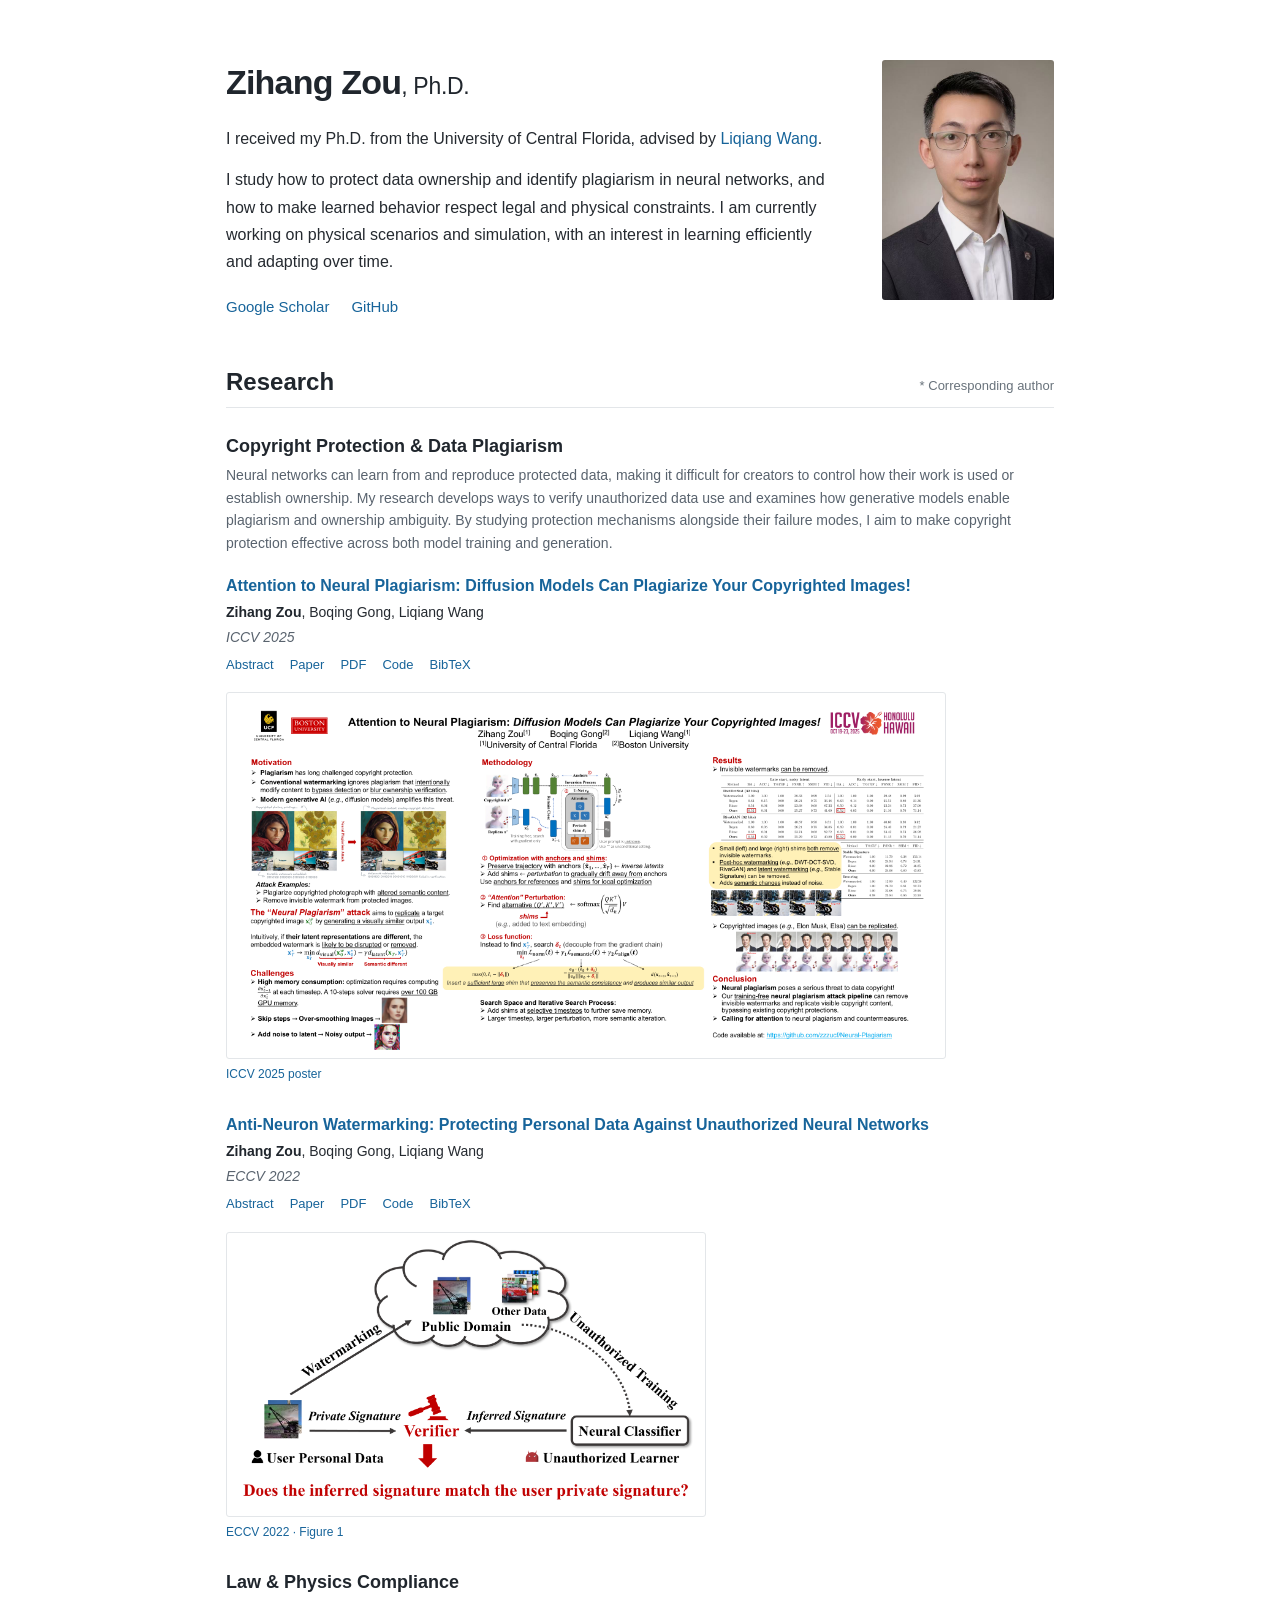
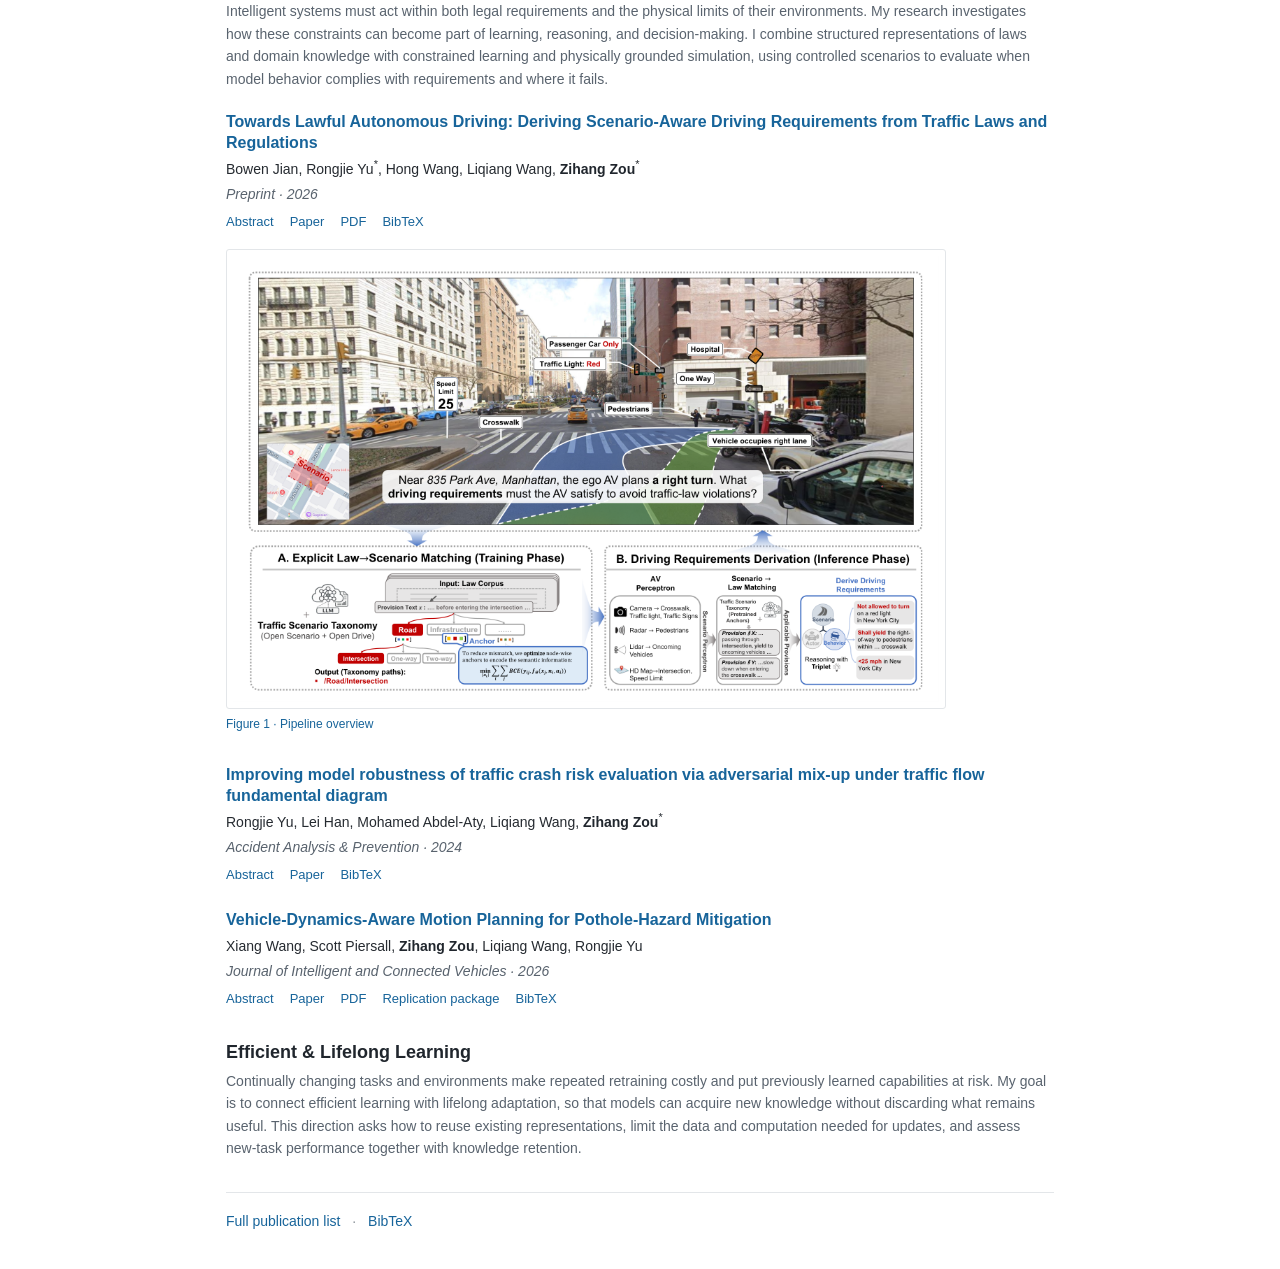
==== index.html @ 1dfc4ada "Add complete publication and citation record for physical simulation research" ====
<!doctype html>
<html lang="en">
<head>
<meta charset="utf-8">
<meta name="viewport" content="width=device-width, initial-scale=1">
<title>Zihang Zou, Ph.D. | Copyright Protection, Data Plagiarism &amp; Neural Networks</title>
<meta name="description" content="Zihang Zou studies copyright protection and data plagiarism, law and physics compliance, and efficient and lifelong learning.">
<meta name="author" content="Zihang Zou">
<meta name="robots" content="index, follow">
<link rel="canonical" href="https://zihangzou.github.io/">
<meta property="og:type" content="website">
<meta property="og:title" content="Zihang Zou, Ph.D. | Copyright Protection, Data Plagiarism &amp; Neural Networks">
<meta property="og:description" content="Zihang Zou studies copyright protection and data plagiarism, law and physics compliance, and efficient and lifelong learning.">
<meta property="og:url" content="https://zihangzou.github.io/">
<meta property="og:site_name" content="Zihang Zou">
<meta name="twitter:card" content="summary">
<meta name="theme-color" content="#ffffff">
<meta property="og:image" content="https://zihangzou.github.io/assets/profile-photo.jpg">
<link rel="icon" href="/favicon.svg" type="image/svg+xml">
<link rel="stylesheet" href="/assets/style.css">
<link rel="alternate" type="application/json" href="/publications.json" title="Selected publication metadata">
<link rel="alternate" type="application/json" href="/research.json" title="Research themes and publication relationships">
<link rel="alternate" type="application/json" href="/research-focus.json" title="Current and future research focus">

<script type="application/ld+json">{"@context": "https://schema.org", "@graph": [{"@type": "Person", "@id": "https://zihangzou.github.io/#person", "name": "Zihang Zou", "honorificSuffix": "Ph.D.", "url": "https://zihangzou.github.io/", "image": "https://zihangzou.github.io/assets/profile-photo.jpg", "sameAs": ["https://scholar.google.com/citations?user=GLuGAK0AAAAJ&hl=en", "https://github.com/zzzucf"], "knowsAbout": [{"@type": "Thing", "name": "Copyright Protection & Data Plagiarism", "description": "Neural networks can learn from and reproduce protected data, making it difficult for creators to control how their work is used or establish ownership. My research develops ways to verify unauthorized data use and examines how generative models enable plagiarism and ownership ambiguity. By studying protection mechanisms alongside their failure modes, I aim to make copyright protection effective across both model training and generation.", "url": "https://zihangzou.github.io/#copyright-protection-and-data-plagiarism"}, {"@type": "Thing", "name": "Law & Physics Compliance", "description": "Intelligent systems must act within both legal requirements and the physical limits of their environments. My research investigates how these constraints can become part of learning, reasoning, and decision-making. I combine structured representations of laws and domain knowledge with constrained learning and physically grounded simulation, using controlled scenarios to evaluate when model behavior complies with requirements and where it fails.", "url": "https://zihangzou.github.io/#law-and-physics-compliance"}, {"@type": "Thing", "name": "Efficient & Lifelong Learning", "description": "Continually changing tasks and environments make repeated retraining costly and put previously learned capabilities at risk. My goal is to connect efficient learning with lifelong adaptation, so that models can acquire new knowledge without discarding what remains useful. This direction asks how to reuse existing representations, limit the data and computation needed for updates, and assess new-task performance together with knowledge retention.", "url": "https://zihangzou.github.io/#efficient-and-lifelong-learning"}]}, {"@type": "ProfilePage", "@id": "https://zihangzou.github.io/#profile", "url": "https://zihangzou.github.io/", "name": "Zihang Zou, Ph.D.", "mainEntity": {"@id": "https://zihangzou.github.io/#person"}}, {"@type": "ItemList", "@id": "https://zihangzou.github.io/#copyright-protection-and-data-plagiarism", "name": "Copyright Protection & Data Plagiarism", "description": "Neural networks can learn from and reproduce protected data, making it difficult for creators to control how their work is used or establish ownership. My research develops ways to verify unauthorized data use and examines how generative models enable plagiarism and ownership ambiguity. By studying protection mechanisms alongside their failure modes, I aim to make copyright protection effective across both model training and generation.", "itemListElement": [{"@type": "ListItem", "position": 1, "url": "https://zihangzou.github.io/papers/neural-plagiarism/", "name": "Attention to Neural Plagiarism: Diffusion Models Can Plagiarize Your Copyrighted Images!"}, {"@type": "ListItem", "position": 2, "url": "https://zihangzou.github.io/papers/anti-neuron-watermarking/", "name": "Anti-Neuron Watermarking: Protecting Personal Data Against Unauthorized Neural Networks"}]}, {"@type": "ItemList", "@id": "https://zihangzou.github.io/#law-and-physics-compliance", "name": "Law & Physics Compliance", "description": "Intelligent systems must act within both legal requirements and the physical limits of their environments. My research investigates how these constraints can become part of learning, reasoning, and decision-making. I combine structured representations of laws and domain knowledge with constrained learning and physically grounded simulation, using controlled scenarios to evaluate when model behavior complies with requirements and where it fails.", "itemListElement": [{"@type": "ListItem", "position": 1, "url": "https://zihangzou.github.io/papers/lawful-autonomous-driving/", "name": "Towards Lawful Autonomous Driving: Deriving Scenario-Aware Driving Requirements from Traffic Laws and Regulations"}, {"@type": "ListItem", "position": 2, "url": "https://zihangzou.github.io/papers/adversarial-mixup/", "name": "Improving model robustness of traffic crash risk evaluation via adversarial mix-up under traffic flow fundamental diagram"}, {"@type": "ListItem", "position": 3, "url": "https://zihangzou.github.io/papers/vehicle-dynamics-pothole-mitigation/", "name": "Vehicle-Dynamics-Aware Motion Planning for Pothole-Hazard Mitigation"}]}]}</script>
</head>
<body>
<a class="skip-link" href="#main">Skip to content</a>
<div class="site-shell">
<main id="main"><section class="profile" aria-labelledby="name"><div class="profile-copy"><h1 id="name">Zihang Zou<span class="degree">, Ph.D.</span></h1><p class="bio">I received my Ph.D. from the University of Central Florida, advised by <a href="https://www.cs.ucf.edu/~lwang/">Liqiang Wang</a>.</p><p>I study how to protect data ownership and identify plagiarism in neural networks, and how to make learned behavior respect legal and physical constraints. I am currently working on physical scenarios and simulation, with an interest in learning efficiently and adapting over time.</p><nav class="contact-links" aria-label="Profiles"><a href="https://scholar.google.com/citations?user=GLuGAK0AAAAJ&amp;hl=en">Google Scholar</a><a href="https://github.com/zzzucf">GitHub</a></nav></div><figure class="profile-portrait"><img src="/assets/profile-photo.jpg" alt="Zihang Zou" width="678" height="946" fetchpriority="high" decoding="async"></figure></section>
<section id="research" aria-labelledby="publications"><div class="section-heading"><h2 id="publications">Research</h2><p class="author-legend">* Corresponding author</p></div><section class="research-theme" id="copyright-protection-and-data-plagiarism" aria-labelledby="copyright-protection-and-data-plagiarism-heading"><h3 id="copyright-protection-and-data-plagiarism-heading">Copyright Protection &amp; Data Plagiarism</h3><p class="theme-description">Neural networks can learn from and reproduce protected data, making it difficult for creators to control how their work is used or establish ownership. My research develops ways to verify unauthorized data use and examines how generative models enable plagiarism and ownership ambiguity. By studying protection mechanisms alongside their failure modes, I aim to make copyright protection effective across both model training and generation.</p><article class="paper-row paper-illustrated"><div class="paper-copy"><h4><a href="/papers/neural-plagiarism/">Attention to Neural Plagiarism: Diffusion Models Can Plagiarize Your Copyrighted Images!</a></h4><p class="authors"><strong>Zihang Zou</strong>, Boqing Gong, Liqiang Wang</p><p class="venue">ICCV 2025</p><div class="resource-links"><a href="/papers/neural-plagiarism/">Abstract</a><a href="https://openaccess.thecvf.com/content/ICCV2025/html/Zou_Attention_to_Neural_Plagiarism_Diffusion_Models_Can_Plagiarize_Your_Copyrighted_ICCV_2025_paper.html">Paper</a><a href="https://openaccess.thecvf.com/content/ICCV2025/papers/Zou_Attention_to_Neural_Plagiarism_Diffusion_Models_Can_Plagiarize_Your_Copyrighted_ICCV_2025_paper.pdf">PDF</a><a href="https://github.com/zzzucf/Neural-Plagiarism">Code</a><a href="/papers/neural-plagiarism/citation.bib">BibTeX</a></div></div><figure class="paper-visual"><a href="/assets/neural-plagiarism-iccv2025-poster.png" aria-label="View full-size ICCV 2025 poster"><img src="/assets/neural-plagiarism-iccv2025-poster.png" alt="ICCV 2025 poster: Attention to Neural Plagiarism" width="4608" height="2304" loading="lazy" decoding="async"></a><figcaption><a href="/assets/neural-plagiarism-iccv2025-poster.png">ICCV 2025 poster</a></figcaption></figure></article><article class="paper-row paper-illustrated"><div class="paper-copy"><h4><a href="/papers/anti-neuron-watermarking/">Anti-Neuron Watermarking: Protecting Personal Data Against Unauthorized Neural Networks</a></h4><p class="authors"><strong>Zihang Zou</strong>, Boqing Gong, Liqiang Wang</p><p class="venue">ECCV 2022</p><div class="resource-links"><a href="/papers/anti-neuron-watermarking/">Abstract</a><a href="https://doi.org/10.1007/978-3-031-19778-9_26">Paper</a><a href="https://www.ecva.net/papers/eccv_2022/papers_ECCV/papers/136730449.pdf">PDF</a><a href="https://github.com/zzzucf/anti-neuron-watermarking">Code</a><a href="/papers/anti-neuron-watermarking/citation.bib">BibTeX</a></div></div><figure class="paper-visual"><a href="/assets/anti-neuron-watermarking-figure1.png" aria-label="View full-size ECCV 2022 · Figure 1"><img src="/assets/anti-neuron-watermarking-figure1.png" alt="Anti-Neuron Watermarking: personal image protection against unauthorized neural learners" width="3015" height="1755" loading="lazy" decoding="async"></a><figcaption><a href="/assets/anti-neuron-watermarking-figure1.png">ECCV 2022 · Figure 1</a></figcaption></figure></article></section><section class="research-theme" id="law-and-physics-compliance" aria-labelledby="law-and-physics-compliance-heading"><h3 id="law-and-physics-compliance-heading">Law &amp; Physics Compliance</h3><p class="theme-description">Intelligent systems must act within both legal requirements and the physical limits of their environments. My research investigates how these constraints can become part of learning, reasoning, and decision-making. I combine structured representations of laws and domain knowledge with constrained learning and physically grounded simulation, using controlled scenarios to evaluate when model behavior complies with requirements and where it fails.</p><article class="paper-row paper-illustrated"><div class="paper-copy"><h4><a href="/papers/lawful-autonomous-driving/">Towards Lawful Autonomous Driving: Deriving Scenario-Aware Driving Requirements from Traffic Laws and Regulations</a></h4><p class="authors">Bowen Jian, Rongjie Yu<sup>*</sup>, Hong Wang, Liqiang Wang, <strong>Zihang Zou</strong><sup>*</sup></p><p class="venue">Preprint · 2026</p><div class="resource-links"><a href="/papers/lawful-autonomous-driving/">Abstract</a><a href="https://arxiv.org/abs/2604.24562">Paper</a><a href="https://arxiv.org/pdf/2604.24562">PDF</a><a href="/papers/lawful-autonomous-driving/citation.bib">BibTeX</a></div></div><figure class="paper-visual"><a href="/assets/lawful-autonomous-driving-overview.png" aria-label="View full-size Figure 1 · Pipeline overview"><img src="/assets/lawful-autonomous-driving-overview.png" alt="Overview of the pipeline to derive driving requirements from traffic scenarios and laws" width="2020" height="1276" loading="lazy" decoding="async"></a><figcaption><a href="/assets/lawful-autonomous-driving-overview.png">Figure 1 · Pipeline overview</a></figcaption></figure></article><article class="paper-row"><div class="paper-copy"><h4><a href="/papers/adversarial-mixup/">Improving model robustness of traffic crash risk evaluation via adversarial mix-up under traffic flow fundamental diagram</a></h4><p class="authors">Rongjie Yu, Lei Han, Mohamed Abdel-Aty, Liqiang Wang, <strong>Zihang Zou</strong><sup>*</sup></p><p class="venue">Accident Analysis &amp; Prevention · 2024</p><div class="resource-links"><a href="/papers/adversarial-mixup/">Abstract</a><a href="https://doi.org/10.1016/j.aap.2023.107360">Paper</a><a href="/papers/adversarial-mixup/citation.bib">BibTeX</a></div></div></article><article class="paper-row"><div class="paper-copy"><h4><a href="/papers/vehicle-dynamics-pothole-mitigation/">Vehicle-Dynamics-Aware Motion Planning for Pothole-Hazard Mitigation</a></h4><p class="authors">Xiang Wang, Scott Piersall, <strong>Zihang Zou</strong>, Liqiang Wang, Rongjie Yu</p><p class="venue">Journal of Intelligent and Connected Vehicles · 2026</p><div class="resource-links"><a href="/papers/vehicle-dynamics-pothole-mitigation/">Abstract</a><a href="https://www.sciopen.com/article/10.26599/JICV.2026.9210098">Paper</a><a href="https://www.sciopen.com/local/article_pdf/10.26599/JICV.2026.9210098.pdf">PDF</a><a href="https://doi.org/10.26599/ETSD.2026.9190083">Replication package</a><a href="/papers/vehicle-dynamics-pothole-mitigation/citation.bib">BibTeX</a></div></div></article></section><section class="research-theme" id="efficient-and-lifelong-learning" aria-labelledby="efficient-and-lifelong-learning-heading"><h3 id="efficient-and-lifelong-learning-heading">Efficient &amp; Lifelong Learning</h3><p class="theme-description">Continually changing tasks and environments make repeated retraining costly and put previously learned capabilities at risk. My goal is to connect efficient learning with lifelong adaptation, so that models can acquire new knowledge without discarding what remains useful. This direction asks how to reuse existing representations, limit the data and computation needed for updates, and assess new-task performance together with knowledge retention.</p></section><p class="complete-list"><a href="https://scholar.google.com/citations?user=GLuGAK0AAAAJ&amp;hl=en">Full publication list</a><span aria-hidden="true"> · </span><a href="/publications.bib">BibTeX</a></p></section></main>

</div>
</body>
</html>
---- assets/style.css ----
*{box-sizing:border-box}html{scroll-behavior:smooth}body{margin:0;background:#fff;color:#252a30;font:16px/1.65 -apple-system,BlinkMacSystemFont,"Segoe UI",Arial,sans-serif;-webkit-font-smoothing:antialiased}a{color:#17649a;text-decoration:none;text-underline-offset:3px}a:hover{text-decoration:underline}a:focus-visible{outline:2px solid #17649a;outline-offset:4px}p{margin:0 0 14px}h1,h2,h3,h4{color:#20262d;line-height:1.3}h1{font-size:34px;font-weight:600;letter-spacing:-.8px;margin:0 0 21px}h2{font-size:24px;font-weight:600;margin:0}h3{font-size:18px;font-weight:600;margin:0 0 6px}h4{font-size:16px;font-weight:600;margin:0 0 4px}strong{font-weight:600}.site-shell{max-width:900px;padding:60px 36px 36px;margin:auto}.profile{display:grid;grid-template-columns:minmax(0,1fr) 172px;gap:48px;align-items:start;margin-bottom:46px}.degree{font-size:23px;font-weight:400;letter-spacing:-.3px;white-space:nowrap}.profile-copy p{line-height:1.7}.profile-portrait{margin:0}.profile-portrait img{display:block;width:100%;height:auto;border-radius:3px}.contact-links{display:flex;flex-wrap:wrap;gap:9px 22px;margin-top:20px;font-size:15px}.section-heading{display:flex;align-items:baseline;justify-content:space-between;gap:16px;border-bottom:1px solid #e3e6e9;padding-bottom:10px;margin-bottom:27px}.author-legend{font-size:13px;color:#68727b;margin:0}.research-theme{margin-bottom:30px;scroll-margin-top:24px}.theme-description{font-size:14px;color:#59636e;line-height:1.6;margin:0 0 22px}.paper-row{margin:0 0 24px}.paper-row:last-child{margin-bottom:0}.authors{font-size:14px;line-height:1.65;margin:0 0 2px}.authors strong{color:#20262d}.authors sup{font-size:11px;line-height:0}.venue{font-size:14px;font-style:italic;margin:0 0 4px;color:#59636e}.resource-links{display:flex;gap:6px 16px;flex-wrap:wrap;font-size:13px;line-height:1.8}.complete-list{border-top:1px solid #e3e6e9;padding-top:17px;font-size:14px;margin:32px 0 0}.complete-list span{padding:0 8px;color:#8b9299}.skip-link{position:absolute;left:12px;top:-60px;background:#fff;padding:8px;z-index:2}.skip-link:focus{top:8px}.back-link{font-size:14px;display:inline-block;margin-bottom:28px}.paper-heading{margin-bottom:30px}.paper-heading h1{font-size:29px;letter-spacing:-.5px;margin-bottom:18px}.paper-heading .authors{font-size:15px}.paper-heading .author-legend{margin:10px 0}.paper-heading .resource-links{font-size:14px;margin-top:12px}.abstract-section h2,.citation-heading h2{font-size:21px;margin-bottom:12px}.full-abstract{line-height:1.8}.source-note{font-size:13px;color:#68727b}.identifiers{font-size:14px;overflow-wrap:anywhere;margin:24px 0}.identifiers>div{display:flex;gap:16px;margin-bottom:6px}.identifiers dt{font-weight:600;min-width:42px}.identifiers dd{margin:0}.citation-section{margin-top:30px}.citation-heading{display:flex;align-items:baseline;gap:20px;justify-content:space-between}.citation-heading>a{font-size:13px}pre{background:#f5f7f9;border:1px solid #e5e9ed;border-radius:3px;padding:18px;overflow-x:auto;font-size:12px;line-height:1.7;white-space:pre-wrap;overflow-wrap:anywhere;margin:0}code{font-family:Consolas,"SFMono-Regular",monospace}.not-found{padding:50px 0}@media(max-width:640px){.site-shell{padding:30px 22px}.profile{grid-template-columns:minmax(0,1fr) 112px;gap:22px;margin-bottom:34px}h1{font-size:29px;margin-bottom:16px}.degree{display:block;font-size:18px;margin-top:3px}.profile-copy p{font-size:15px}.contact-links{gap:8px 16px;font-size:14px}.section-heading{margin-bottom:23px}.paper-heading h1{font-size:25px}}@media(max-width:440px){.profile{grid-template-columns:1fr;gap:24px}.profile-portrait{grid-row:1;width:112px}.degree{display:inline;font-size:20px}.section-heading{align-items:flex-start;flex-direction:column;gap:7px}.site-shell{padding:26px 20px}h1{font-size:29px}.citation-heading{flex-wrap:wrap;gap:0 20px}}@media(prefers-reduced-motion:reduce){html{scroll-behavior:auto}}@media print{.site-shell{max-width:none;padding:0}.skip-link,.contact-links,.back-link{display:none}body{font-size:11pt}.paper-row{break-inside:avoid}.profile{grid-template-columns:1fr 120px}a{color:inherit}}

.paper-illustrated{display:block;margin-bottom:32px}.paper-visual{margin:16px 0 0;width:100%;max-width:720px;background:#fff}.paper-visual img{display:block;width:100%;height:auto}.paper-visual>a{display:block;border:1px solid #e3e6e9;border-radius:3px;padding:6px}.paper-visual figcaption{font-size:12px;line-height:1.5;margin-top:6px;color:#68727b}.paper-copy{min-width:0}

.paper-visual:has(img[src="/assets/anti-neuron-watermarking-figure1.png"]){max-width:480px}
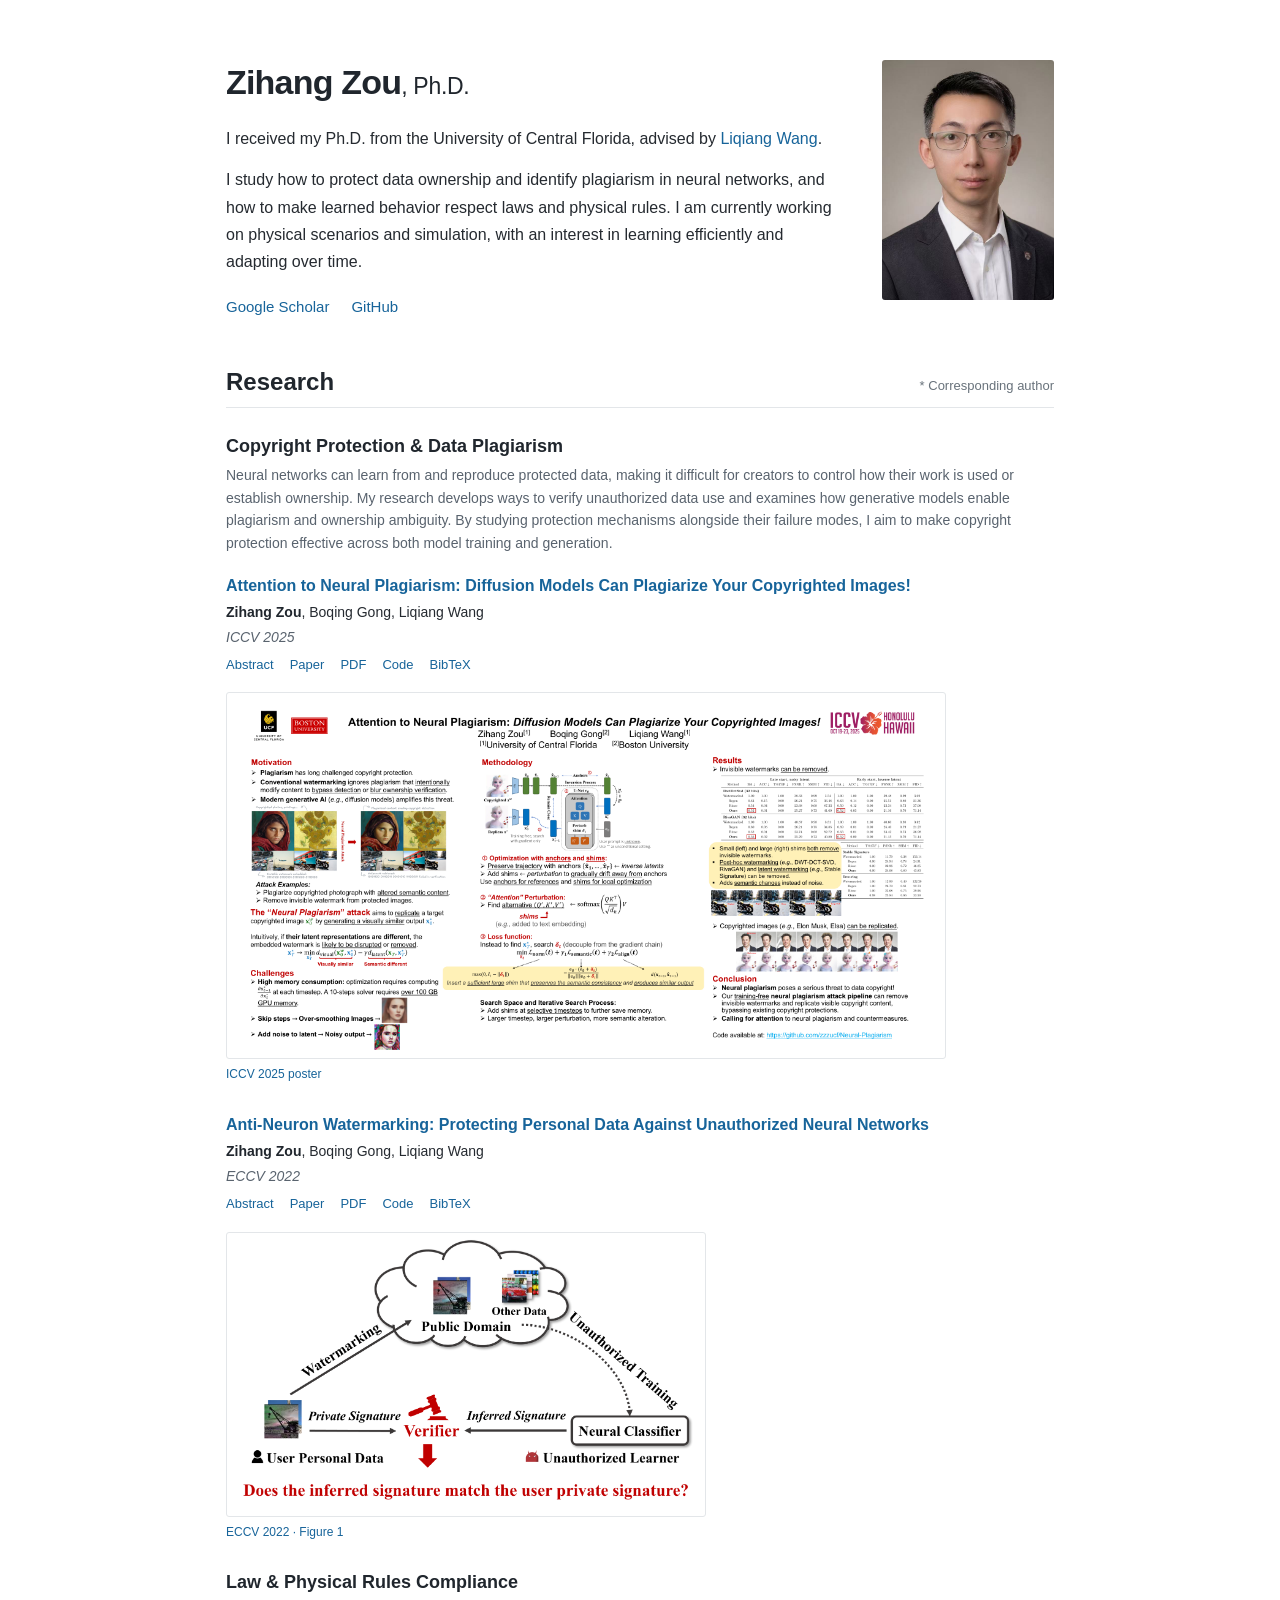
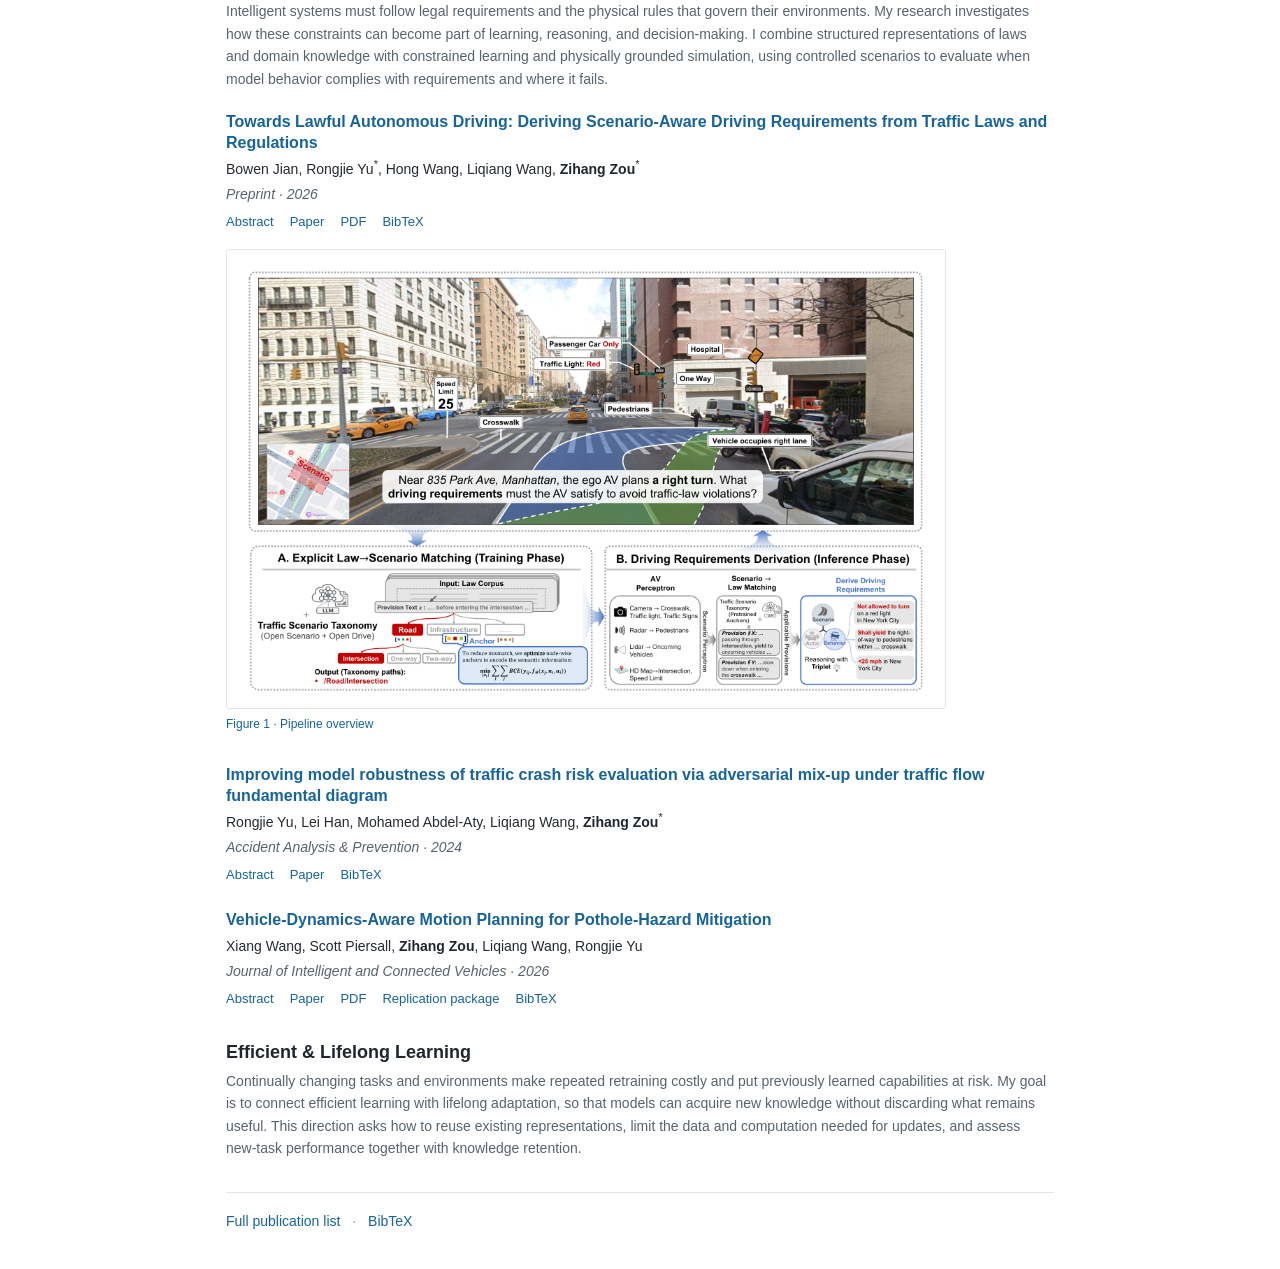
==== commit b67f5bee: "Use Physical Rules in compliance research terminology" ====
--- a/index.html
+++ b/index.html
@@ -4,13 +4,13 @@
 <meta charset="utf-8">
 <meta name="viewport" content="width=device-width, initial-scale=1">
 <title>Zihang Zou, Ph.D. | Copyright Protection, Data Plagiarism &amp; Neural Networks</title>
-<meta name="description" content="Zihang Zou studies copyright protection and data plagiarism, law and physics compliance, and efficient and lifelong learning.">
+<meta name="description" content="Zihang Zou studies copyright protection and data plagiarism, compliance with laws and physical rules, and efficient and lifelong learning.">
 <meta name="author" content="Zihang Zou">
 <meta name="robots" content="index, follow">
 <link rel="canonical" href="https://zihangzou.github.io/">
 <meta property="og:type" content="website">
 <meta property="og:title" content="Zihang Zou, Ph.D. | Copyright Protection, Data Plagiarism &amp; Neural Networks">
-<meta property="og:description" content="Zihang Zou studies copyright protection and data plagiarism, law and physics compliance, and efficient and lifelong learning.">
+<meta property="og:description" content="Zihang Zou studies copyright protection and data plagiarism, compliance with laws and physical rules, and efficient and lifelong learning.">
 <meta property="og:url" content="https://zihangzou.github.io/">
 <meta property="og:site_name" content="Zihang Zou">
 <meta name="twitter:card" content="summary">
@@ -22,13 +22,13 @@
 <link rel="alternate" type="application/json" href="/research.json" title="Research themes and publication relationships">
 <link rel="alternate" type="application/json" href="/research-focus.json" title="Current and future research focus">
 
-<script type="application/ld+json">{"@context": "https://schema.org", "@graph": [{"@type": "Person", "@id": "https://zihangzou.github.io/#person", "name": "Zihang Zou", "honorificSuffix": "Ph.D.", "url": "https://zihangzou.github.io/", "image": "https://zihangzou.github.io/assets/profile-photo.jpg", "sameAs": ["https://scholar.google.com/citations?user=GLuGAK0AAAAJ&hl=en", "https://github.com/zzzucf"], "knowsAbout": [{"@type": "Thing", "name": "Copyright Protection & Data Plagiarism", "description": "Neural networks can learn from and reproduce protected data, making it difficult for creators to control how their work is used or establish ownership. My research develops ways to verify unauthorized data use and examines how generative models enable plagiarism and ownership ambiguity. By studying protection mechanisms alongside their failure modes, I aim to make copyright protection effective across both model training and generation.", "url": "https://zihangzou.github.io/#copyright-protection-and-data-plagiarism"}, {"@type": "Thing", "name": "Law & Physics Compliance", "description": "Intelligent systems must act within both legal requirements and the physical limits of their environments. My research investigates how these constraints can become part of learning, reasoning, and decision-making. I combine structured representations of laws and domain knowledge with constrained learning and physically grounded simulation, using controlled scenarios to evaluate when model behavior complies with requirements and where it fails.", "url": "https://zihangzou.github.io/#law-and-physics-compliance"}, {"@type": "Thing", "name": "Efficient & Lifelong Learning", "description": "Continually changing tasks and environments make repeated retraining costly and put previously learned capabilities at risk. My goal is to connect efficient learning with lifelong adaptation, so that models can acquire new knowledge without discarding what remains useful. This direction asks how to reuse existing representations, limit the data and computation needed for updates, and assess new-task performance together with knowledge retention.", "url": "https://zihangzou.github.io/#efficient-and-lifelong-learning"}]}, {"@type": "ProfilePage", "@id": "https://zihangzou.github.io/#profile", "url": "https://zihangzou.github.io/", "name": "Zihang Zou, Ph.D.", "mainEntity": {"@id": "https://zihangzou.github.io/#person"}}, {"@type": "ItemList", "@id": "https://zihangzou.github.io/#copyright-protection-and-data-plagiarism", "name": "Copyright Protection & Data Plagiarism", "description": "Neural networks can learn from and reproduce protected data, making it difficult for creators to control how their work is used or establish ownership. My research develops ways to verify unauthorized data use and examines how generative models enable plagiarism and ownership ambiguity. By studying protection mechanisms alongside their failure modes, I aim to make copyright protection effective across both model training and generation.", "itemListElement": [{"@type": "ListItem", "position": 1, "url": "https://zihangzou.github.io/papers/neural-plagiarism/", "name": "Attention to Neural Plagiarism: Diffusion Models Can Plagiarize Your Copyrighted Images!"}, {"@type": "ListItem", "position": 2, "url": "https://zihangzou.github.io/papers/anti-neuron-watermarking/", "name": "Anti-Neuron Watermarking: Protecting Personal Data Against Unauthorized Neural Networks"}]}, {"@type": "ItemList", "@id": "https://zihangzou.github.io/#law-and-physics-compliance", "name": "Law & Physics Compliance", "description": "Intelligent systems must act within both legal requirements and the physical limits of their environments. My research investigates how these constraints can become part of learning, reasoning, and decision-making. I combine structured representations of laws and domain knowledge with constrained learning and physically grounded simulation, using controlled scenarios to evaluate when model behavior complies with requirements and where it fails.", "itemListElement": [{"@type": "ListItem", "position": 1, "url": "https://zihangzou.github.io/papers/lawful-autonomous-driving/", "name": "Towards Lawful Autonomous Driving: Deriving Scenario-Aware Driving Requirements from Traffic Laws and Regulations"}, {"@type": "ListItem", "position": 2, "url": "https://zihangzou.github.io/papers/adversarial-mixup/", "name": "Improving model robustness of traffic crash risk evaluation via adversarial mix-up under traffic flow fundamental diagram"}, {"@type": "ListItem", "position": 3, "url": "https://zihangzou.github.io/papers/vehicle-dynamics-pothole-mitigation/", "name": "Vehicle-Dynamics-Aware Motion Planning for Pothole-Hazard Mitigation"}]}]}</script>
+<script type="application/ld+json">{"@context": "https://schema.org", "@graph": [{"@type": "Person", "@id": "https://zihangzou.github.io/#person", "name": "Zihang Zou", "honorificSuffix": "Ph.D.", "url": "https://zihangzou.github.io/", "image": "https://zihangzou.github.io/assets/profile-photo.jpg", "sameAs": ["https://scholar.google.com/citations?user=GLuGAK0AAAAJ&hl=en", "https://github.com/zzzucf"], "knowsAbout": [{"@type": "Thing", "name": "Copyright Protection & Data Plagiarism", "description": "Neural networks can learn from and reproduce protected data, making it difficult for creators to control how their work is used or establish ownership. My research develops ways to verify unauthorized data use and examines how generative models enable plagiarism and ownership ambiguity. By studying protection mechanisms alongside their failure modes, I aim to make copyright protection effective across both model training and generation.", "url": "https://zihangzou.github.io/#copyright-protection-and-data-plagiarism"}, {"@type": "Thing", "name": "Law & Physical Rules Compliance", "description": "Intelligent systems must follow legal requirements and the physical rules that govern their environments. My research investigates how these constraints can become part of learning, reasoning, and decision-making. I combine structured representations of laws and domain knowledge with constrained learning and physically grounded simulation, using controlled scenarios to evaluate when model behavior complies with requirements and where it fails.", "url": "https://zihangzou.github.io/#law-and-physics-compliance"}, {"@type": "Thing", "name": "Efficient & Lifelong Learning", "description": "Continually changing tasks and environments make repeated retraining costly and put previously learned capabilities at risk. My goal is to connect efficient learning with lifelong adaptation, so that models can acquire new knowledge without discarding what remains useful. This direction asks how to reuse existing representations, limit the data and computation needed for updates, and assess new-task performance together with knowledge retention.", "url": "https://zihangzou.github.io/#efficient-and-lifelong-learning"}]}, {"@type": "ProfilePage", "@id": "https://zihangzou.github.io/#profile", "url": "https://zihangzou.github.io/", "name": "Zihang Zou, Ph.D.", "mainEntity": {"@id": "https://zihangzou.github.io/#person"}}, {"@type": "ItemList", "@id": "https://zihangzou.github.io/#copyright-protection-and-data-plagiarism", "name": "Copyright Protection & Data Plagiarism", "description": "Neural networks can learn from and reproduce protected data, making it difficult for creators to control how their work is used or establish ownership. My research develops ways to verify unauthorized data use and examines how generative models enable plagiarism and ownership ambiguity. By studying protection mechanisms alongside their failure modes, I aim to make copyright protection effective across both model training and generation.", "itemListElement": [{"@type": "ListItem", "position": 1, "url": "https://zihangzou.github.io/papers/neural-plagiarism/", "name": "Attention to Neural Plagiarism: Diffusion Models Can Plagiarize Your Copyrighted Images!"}, {"@type": "ListItem", "position": 2, "url": "https://zihangzou.github.io/papers/anti-neuron-watermarking/", "name": "Anti-Neuron Watermarking: Protecting Personal Data Against Unauthorized Neural Networks"}]}, {"@type": "ItemList", "@id": "https://zihangzou.github.io/#law-and-physics-compliance", "name": "Law & Physical Rules Compliance", "description": "Intelligent systems must follow legal requirements and the physical rules that govern their environments. My research investigates how these constraints can become part of learning, reasoning, and decision-making. I combine structured representations of laws and domain knowledge with constrained learning and physically grounded simulation, using controlled scenarios to evaluate when model behavior complies with requirements and where it fails.", "itemListElement": [{"@type": "ListItem", "position": 1, "url": "https://zihangzou.github.io/papers/lawful-autonomous-driving/", "name": "Towards Lawful Autonomous Driving: Deriving Scenario-Aware Driving Requirements from Traffic Laws and Regulations"}, {"@type": "ListItem", "position": 2, "url": "https://zihangzou.github.io/papers/adversarial-mixup/", "name": "Improving model robustness of traffic crash risk evaluation via adversarial mix-up under traffic flow fundamental diagram"}, {"@type": "ListItem", "position": 3, "url": "https://zihangzou.github.io/papers/vehicle-dynamics-pothole-mitigation/", "name": "Vehicle-Dynamics-Aware Motion Planning for Pothole-Hazard Mitigation"}]}]}</script>
 </head>
 <body>
 <a class="skip-link" href="#main">Skip to content</a>
 <div class="site-shell">
-<main id="main"><section class="profile" aria-labelledby="name"><div class="profile-copy"><h1 id="name">Zihang Zou<span class="degree">, Ph.D.</span></h1><p class="bio">I received my Ph.D. from the University of Central Florida, advised by <a href="https://www.cs.ucf.edu/~lwang/">Liqiang Wang</a>.</p><p>I study how to protect data ownership and identify plagiarism in neural networks, and how to make learned behavior respect legal and physical constraints. I am currently working on physical scenarios and simulation, with an interest in learning efficiently and adapting over time.</p><nav class="contact-links" aria-label="Profiles"><a href="https://scholar.google.com/citations?user=GLuGAK0AAAAJ&amp;hl=en">Google Scholar</a><a href="https://github.com/zzzucf">GitHub</a></nav></div><figure class="profile-portrait"><img src="/assets/profile-photo.jpg" alt="Zihang Zou" width="678" height="946" fetchpriority="high" decoding="async"></figure></section>
-<section id="research" aria-labelledby="publications"><div class="section-heading"><h2 id="publications">Research</h2><p class="author-legend">* Corresponding author</p></div><section class="research-theme" id="copyright-protection-and-data-plagiarism" aria-labelledby="copyright-protection-and-data-plagiarism-heading"><h3 id="copyright-protection-and-data-plagiarism-heading">Copyright Protection &amp; Data Plagiarism</h3><p class="theme-description">Neural networks can learn from and reproduce protected data, making it difficult for creators to control how their work is used or establish ownership. My research develops ways to verify unauthorized data use and examines how generative models enable plagiarism and ownership ambiguity. By studying protection mechanisms alongside their failure modes, I aim to make copyright protection effective across both model training and generation.</p><article class="paper-row paper-illustrated"><div class="paper-copy"><h4><a href="/papers/neural-plagiarism/">Attention to Neural Plagiarism: Diffusion Models Can Plagiarize Your Copyrighted Images!</a></h4><p class="authors"><strong>Zihang Zou</strong>, Boqing Gong, Liqiang Wang</p><p class="venue">ICCV 2025</p><div class="resource-links"><a href="/papers/neural-plagiarism/">Abstract</a><a href="https://openaccess.thecvf.com/content/ICCV2025/html/Zou_Attention_to_Neural_Plagiarism_Diffusion_Models_Can_Plagiarize_Your_Copyrighted_ICCV_2025_paper.html">Paper</a><a href="https://openaccess.thecvf.com/content/ICCV2025/papers/Zou_Attention_to_Neural_Plagiarism_Diffusion_Models_Can_Plagiarize_Your_Copyrighted_ICCV_2025_paper.pdf">PDF</a><a href="https://github.com/zzzucf/Neural-Plagiarism">Code</a><a href="/papers/neural-plagiarism/citation.bib">BibTeX</a></div></div><figure class="paper-visual"><a href="/assets/neural-plagiarism-iccv2025-poster.png" aria-label="View full-size ICCV 2025 poster"><img src="/assets/neural-plagiarism-iccv2025-poster.png" alt="ICCV 2025 poster: Attention to Neural Plagiarism" width="4608" height="2304" loading="lazy" decoding="async"></a><figcaption><a href="/assets/neural-plagiarism-iccv2025-poster.png">ICCV 2025 poster</a></figcaption></figure></article><article class="paper-row paper-illustrated"><div class="paper-copy"><h4><a href="/papers/anti-neuron-watermarking/">Anti-Neuron Watermarking: Protecting Personal Data Against Unauthorized Neural Networks</a></h4><p class="authors"><strong>Zihang Zou</strong>, Boqing Gong, Liqiang Wang</p><p class="venue">ECCV 2022</p><div class="resource-links"><a href="/papers/anti-neuron-watermarking/">Abstract</a><a href="https://doi.org/10.1007/978-3-031-19778-9_26">Paper</a><a href="https://www.ecva.net/papers/eccv_2022/papers_ECCV/papers/136730449.pdf">PDF</a><a href="https://github.com/zzzucf/anti-neuron-watermarking">Code</a><a href="/papers/anti-neuron-watermarking/citation.bib">BibTeX</a></div></div><figure class="paper-visual"><a href="/assets/anti-neuron-watermarking-figure1.png" aria-label="View full-size ECCV 2022 · Figure 1"><img src="/assets/anti-neuron-watermarking-figure1.png" alt="Anti-Neuron Watermarking: personal image protection against unauthorized neural learners" width="3015" height="1755" loading="lazy" decoding="async"></a><figcaption><a href="/assets/anti-neuron-watermarking-figure1.png">ECCV 2022 · Figure 1</a></figcaption></figure></article></section><section class="research-theme" id="law-and-physics-compliance" aria-labelledby="law-and-physics-compliance-heading"><h3 id="law-and-physics-compliance-heading">Law &amp; Physics Compliance</h3><p class="theme-description">Intelligent systems must act within both legal requirements and the physical limits of their environments. My research investigates how these constraints can become part of learning, reasoning, and decision-making. I combine structured representations of laws and domain knowledge with constrained learning and physically grounded simulation, using controlled scenarios to evaluate when model behavior complies with requirements and where it fails.</p><article class="paper-row paper-illustrated"><div class="paper-copy"><h4><a href="/papers/lawful-autonomous-driving/">Towards Lawful Autonomous Driving: Deriving Scenario-Aware Driving Requirements from Traffic Laws and Regulations</a></h4><p class="authors">Bowen Jian, Rongjie Yu<sup>*</sup>, Hong Wang, Liqiang Wang, <strong>Zihang Zou</strong><sup>*</sup></p><p class="venue">Preprint · 2026</p><div class="resource-links"><a href="/papers/lawful-autonomous-driving/">Abstract</a><a href="https://arxiv.org/abs/2604.24562">Paper</a><a href="https://arxiv.org/pdf/2604.24562">PDF</a><a href="/papers/lawful-autonomous-driving/citation.bib">BibTeX</a></div></div><figure class="paper-visual"><a href="/assets/lawful-autonomous-driving-overview.png" aria-label="View full-size Figure 1 · Pipeline overview"><img src="/assets/lawful-autonomous-driving-overview.png" alt="Overview of the pipeline to derive driving requirements from traffic scenarios and laws" width="2020" height="1276" loading="lazy" decoding="async"></a><figcaption><a href="/assets/lawful-autonomous-driving-overview.png">Figure 1 · Pipeline overview</a></figcaption></figure></article><article class="paper-row"><div class="paper-copy"><h4><a href="/papers/adversarial-mixup/">Improving model robustness of traffic crash risk evaluation via adversarial mix-up under traffic flow fundamental diagram</a></h4><p class="authors">Rongjie Yu, Lei Han, Mohamed Abdel-Aty, Liqiang Wang, <strong>Zihang Zou</strong><sup>*</sup></p><p class="venue">Accident Analysis &amp; Prevention · 2024</p><div class="resource-links"><a href="/papers/adversarial-mixup/">Abstract</a><a href="https://doi.org/10.1016/j.aap.2023.107360">Paper</a><a href="/papers/adversarial-mixup/citation.bib">BibTeX</a></div></div></article><article class="paper-row"><div class="paper-copy"><h4><a href="/papers/vehicle-dynamics-pothole-mitigation/">Vehicle-Dynamics-Aware Motion Planning for Pothole-Hazard Mitigation</a></h4><p class="authors">Xiang Wang, Scott Piersall, <strong>Zihang Zou</strong>, Liqiang Wang, Rongjie Yu</p><p class="venue">Journal of Intelligent and Connected Vehicles · 2026</p><div class="resource-links"><a href="/papers/vehicle-dynamics-pothole-mitigation/">Abstract</a><a href="https://www.sciopen.com/article/10.26599/JICV.2026.9210098">Paper</a><a href="https://www.sciopen.com/local/article_pdf/10.26599/JICV.2026.9210098.pdf">PDF</a><a href="https://doi.org/10.26599/ETSD.2026.9190083">Replication package</a><a href="/papers/vehicle-dynamics-pothole-mitigation/citation.bib">BibTeX</a></div></div></article></section><section class="research-theme" id="efficient-and-lifelong-learning" aria-labelledby="efficient-and-lifelong-learning-heading"><h3 id="efficient-and-lifelong-learning-heading">Efficient &amp; Lifelong Learning</h3><p class="theme-description">Continually changing tasks and environments make repeated retraining costly and put previously learned capabilities at risk. My goal is to connect efficient learning with lifelong adaptation, so that models can acquire new knowledge without discarding what remains useful. This direction asks how to reuse existing representations, limit the data and computation needed for updates, and assess new-task performance together with knowledge retention.</p></section><p class="complete-list"><a href="https://scholar.google.com/citations?user=GLuGAK0AAAAJ&amp;hl=en">Full publication list</a><span aria-hidden="true"> · </span><a href="/publications.bib">BibTeX</a></p></section></main>
+<main id="main"><section class="profile" aria-labelledby="name"><div class="profile-copy"><h1 id="name">Zihang Zou<span class="degree">, Ph.D.</span></h1><p class="bio">I received my Ph.D. from the University of Central Florida, advised by <a href="https://www.cs.ucf.edu/~lwang/">Liqiang Wang</a>.</p><p>I study how to protect data ownership and identify plagiarism in neural networks, and how to make learned behavior respect laws and physical rules. I am currently working on physical scenarios and simulation, with an interest in learning efficiently and adapting over time.</p><nav class="contact-links" aria-label="Profiles"><a href="https://scholar.google.com/citations?user=GLuGAK0AAAAJ&amp;hl=en">Google Scholar</a><a href="https://github.com/zzzucf">GitHub</a></nav></div><figure class="profile-portrait"><img src="/assets/profile-photo.jpg" alt="Zihang Zou" width="678" height="946" fetchpriority="high" decoding="async"></figure></section>
+<section id="research" aria-labelledby="publications"><div class="section-heading"><h2 id="publications">Research</h2><p class="author-legend">* Corresponding author</p></div><section class="research-theme" id="copyright-protection-and-data-plagiarism" aria-labelledby="copyright-protection-and-data-plagiarism-heading"><h3 id="copyright-protection-and-data-plagiarism-heading">Copyright Protection &amp; Data Plagiarism</h3><p class="theme-description">Neural networks can learn from and reproduce protected data, making it difficult for creators to control how their work is used or establish ownership. My research develops ways to verify unauthorized data use and examines how generative models enable plagiarism and ownership ambiguity. By studying protection mechanisms alongside their failure modes, I aim to make copyright protection effective across both model training and generation.</p><article class="paper-row paper-illustrated"><div class="paper-copy"><h4><a href="/papers/neural-plagiarism/">Attention to Neural Plagiarism: Diffusion Models Can Plagiarize Your Copyrighted Images!</a></h4><p class="authors"><strong>Zihang Zou</strong>, Boqing Gong, Liqiang Wang</p><p class="venue">ICCV 2025</p><div class="resource-links"><a href="/papers/neural-plagiarism/">Abstract</a><a href="https://openaccess.thecvf.com/content/ICCV2025/html/Zou_Attention_to_Neural_Plagiarism_Diffusion_Models_Can_Plagiarize_Your_Copyrighted_ICCV_2025_paper.html">Paper</a><a href="https://openaccess.thecvf.com/content/ICCV2025/papers/Zou_Attention_to_Neural_Plagiarism_Diffusion_Models_Can_Plagiarize_Your_Copyrighted_ICCV_2025_paper.pdf">PDF</a><a href="https://github.com/zzzucf/Neural-Plagiarism">Code</a><a href="/papers/neural-plagiarism/citation.bib">BibTeX</a></div></div><figure class="paper-visual"><a href="/assets/neural-plagiarism-iccv2025-poster.png" aria-label="View full-size ICCV 2025 poster"><img src="/assets/neural-plagiarism-iccv2025-poster.png" alt="ICCV 2025 poster: Attention to Neural Plagiarism" width="4608" height="2304" loading="lazy" decoding="async"></a><figcaption><a href="/assets/neural-plagiarism-iccv2025-poster.png">ICCV 2025 poster</a></figcaption></figure></article><article class="paper-row paper-illustrated"><div class="paper-copy"><h4><a href="/papers/anti-neuron-watermarking/">Anti-Neuron Watermarking: Protecting Personal Data Against Unauthorized Neural Networks</a></h4><p class="authors"><strong>Zihang Zou</strong>, Boqing Gong, Liqiang Wang</p><p class="venue">ECCV 2022</p><div class="resource-links"><a href="/papers/anti-neuron-watermarking/">Abstract</a><a href="https://doi.org/10.1007/978-3-031-19778-9_26">Paper</a><a href="https://www.ecva.net/papers/eccv_2022/papers_ECCV/papers/136730449.pdf">PDF</a><a href="https://github.com/zzzucf/anti-neuron-watermarking">Code</a><a href="/papers/anti-neuron-watermarking/citation.bib">BibTeX</a></div></div><figure class="paper-visual"><a href="/assets/anti-neuron-watermarking-figure1.png" aria-label="View full-size ECCV 2022 · Figure 1"><img src="/assets/anti-neuron-watermarking-figure1.png" alt="Anti-Neuron Watermarking: personal image protection against unauthorized neural learners" width="3015" height="1755" loading="lazy" decoding="async"></a><figcaption><a href="/assets/anti-neuron-watermarking-figure1.png">ECCV 2022 · Figure 1</a></figcaption></figure></article></section><section class="research-theme" id="law-and-physics-compliance" aria-labelledby="law-and-physics-compliance-heading"><h3 id="law-and-physics-compliance-heading">Law &amp; Physical Rules Compliance</h3><p class="theme-description">Intelligent systems must follow legal requirements and the physical rules that govern their environments. My research investigates how these constraints can become part of learning, reasoning, and decision-making. I combine structured representations of laws and domain knowledge with constrained learning and physically grounded simulation, using controlled scenarios to evaluate when model behavior complies with requirements and where it fails.</p><article class="paper-row paper-illustrated"><div class="paper-copy"><h4><a href="/papers/lawful-autonomous-driving/">Towards Lawful Autonomous Driving: Deriving Scenario-Aware Driving Requirements from Traffic Laws and Regulations</a></h4><p class="authors">Bowen Jian, Rongjie Yu<sup>*</sup>, Hong Wang, Liqiang Wang, <strong>Zihang Zou</strong><sup>*</sup></p><p class="venue">Preprint · 2026</p><div class="resource-links"><a href="/papers/lawful-autonomous-driving/">Abstract</a><a href="https://arxiv.org/abs/2604.24562">Paper</a><a href="https://arxiv.org/pdf/2604.24562">PDF</a><a href="/papers/lawful-autonomous-driving/citation.bib">BibTeX</a></div></div><figure class="paper-visual"><a href="/assets/lawful-autonomous-driving-overview.png" aria-label="View full-size Figure 1 · Pipeline overview"><img src="/assets/lawful-autonomous-driving-overview.png" alt="Overview of the pipeline to derive driving requirements from traffic scenarios and laws" width="2020" height="1276" loading="lazy" decoding="async"></a><figcaption><a href="/assets/lawful-autonomous-driving-overview.png">Figure 1 · Pipeline overview</a></figcaption></figure></article><article class="paper-row"><div class="paper-copy"><h4><a href="/papers/adversarial-mixup/">Improving model robustness of traffic crash risk evaluation via adversarial mix-up under traffic flow fundamental diagram</a></h4><p class="authors">Rongjie Yu, Lei Han, Mohamed Abdel-Aty, Liqiang Wang, <strong>Zihang Zou</strong><sup>*</sup></p><p class="venue">Accident Analysis &amp; Prevention · 2024</p><div class="resource-links"><a href="/papers/adversarial-mixup/">Abstract</a><a href="https://doi.org/10.1016/j.aap.2023.107360">Paper</a><a href="/papers/adversarial-mixup/citation.bib">BibTeX</a></div></div></article><article class="paper-row"><div class="paper-copy"><h4><a href="/papers/vehicle-dynamics-pothole-mitigation/">Vehicle-Dynamics-Aware Motion Planning for Pothole-Hazard Mitigation</a></h4><p class="authors">Xiang Wang, Scott Piersall, <strong>Zihang Zou</strong>, Liqiang Wang, Rongjie Yu</p><p class="venue">Journal of Intelligent and Connected Vehicles · 2026</p><div class="resource-links"><a href="/papers/vehicle-dynamics-pothole-mitigation/">Abstract</a><a href="https://www.sciopen.com/article/10.26599/JICV.2026.9210098">Paper</a><a href="https://www.sciopen.com/local/article_pdf/10.26599/JICV.2026.9210098.pdf">PDF</a><a href="https://doi.org/10.26599/ETSD.2026.9190083">Replication package</a><a href="/papers/vehicle-dynamics-pothole-mitigation/citation.bib">BibTeX</a></div></div></article></section><section class="research-theme" id="efficient-and-lifelong-learning" aria-labelledby="efficient-and-lifelong-learning-heading"><h3 id="efficient-and-lifelong-learning-heading">Efficient &amp; Lifelong Learning</h3><p class="theme-description">Continually changing tasks and environments make repeated retraining costly and put previously learned capabilities at risk. My goal is to connect efficient learning with lifelong adaptation, so that models can acquire new knowledge without discarding what remains useful. This direction asks how to reuse existing representations, limit the data and computation needed for updates, and assess new-task performance together with knowledge retention.</p></section><p class="complete-list"><a href="https://scholar.google.com/citations?user=GLuGAK0AAAAJ&amp;hl=en">Full publication list</a><span aria-hidden="true"> · </span><a href="/publications.bib">BibTeX</a></p></section></main>
 
 </div>
 </body>
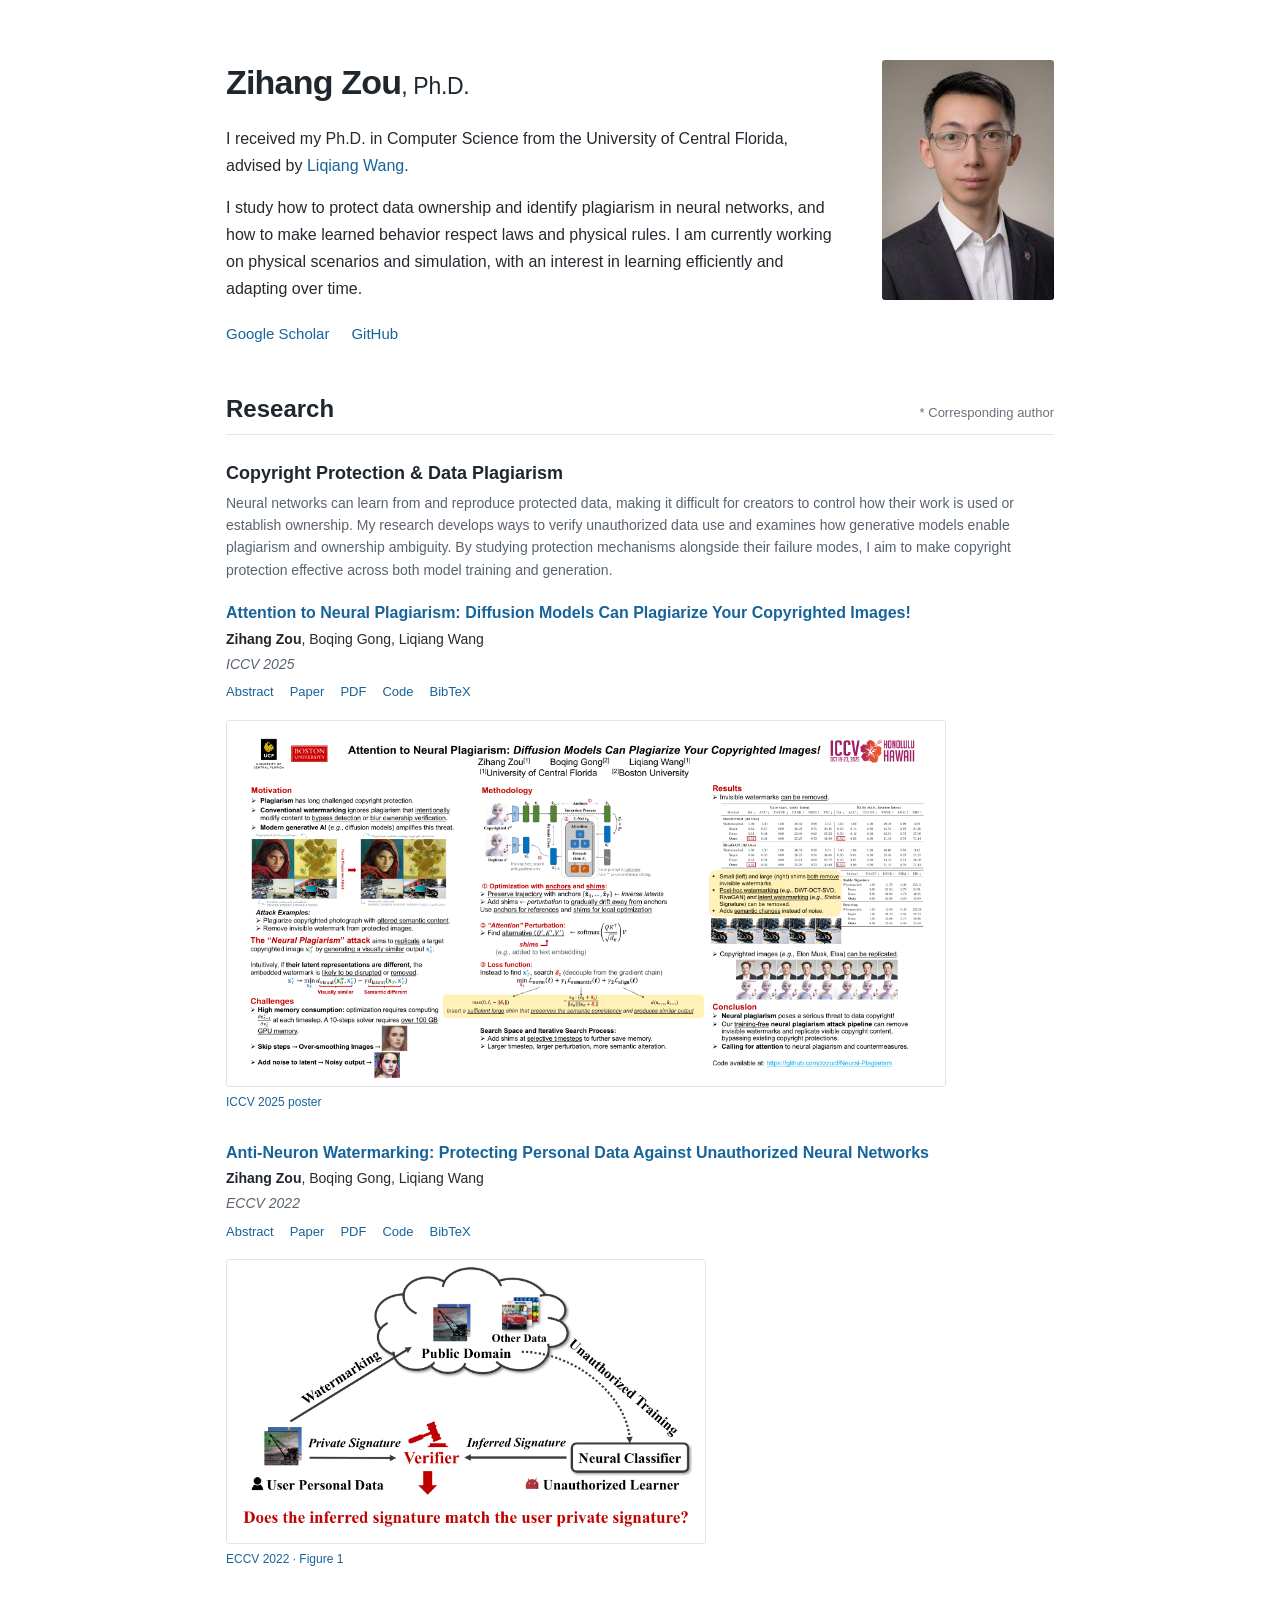
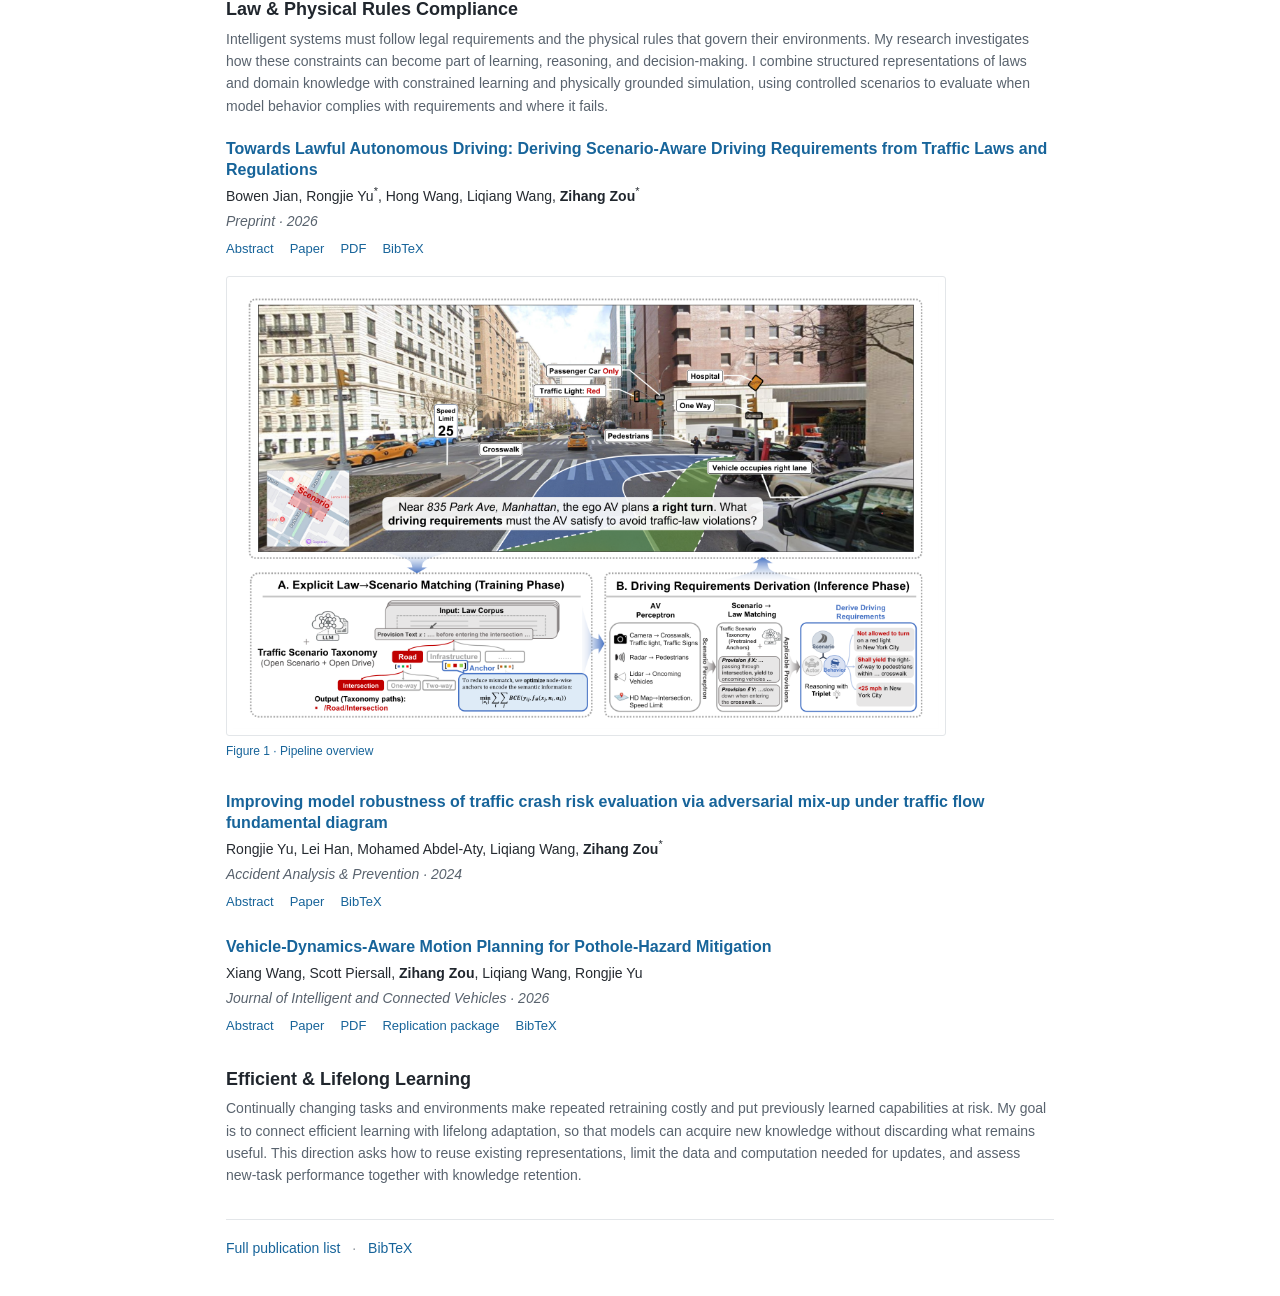
==== commit 3b923ada: "Specify Computer Science doctoral discipline in biography" ====
--- a/index.html
+++ b/index.html
@@ -27,7 +27,7 @@
 <body>
 <a class="skip-link" href="#main">Skip to content</a>
 <div class="site-shell">
-<main id="main"><section class="profile" aria-labelledby="name"><div class="profile-copy"><h1 id="name">Zihang Zou<span class="degree">, Ph.D.</span></h1><p class="bio">I received my Ph.D. from the University of Central Florida, advised by <a href="https://www.cs.ucf.edu/~lwang/">Liqiang Wang</a>.</p><p>I study how to protect data ownership and identify plagiarism in neural networks, and how to make learned behavior respect laws and physical rules. I am currently working on physical scenarios and simulation, with an interest in learning efficiently and adapting over time.</p><nav class="contact-links" aria-label="Profiles"><a href="https://scholar.google.com/citations?user=GLuGAK0AAAAJ&amp;hl=en">Google Scholar</a><a href="https://github.com/zzzucf">GitHub</a></nav></div><figure class="profile-portrait"><img src="/assets/profile-photo.jpg" alt="Zihang Zou" width="678" height="946" fetchpriority="high" decoding="async"></figure></section>
+<main id="main"><section class="profile" aria-labelledby="name"><div class="profile-copy"><h1 id="name">Zihang Zou<span class="degree">, Ph.D.</span></h1><p class="bio">I received my Ph.D. in Computer Science from the University of Central Florida, advised by <a href="https://www.cs.ucf.edu/~lwang/">Liqiang Wang</a>.</p><p>I study how to protect data ownership and identify plagiarism in neural networks, and how to make learned behavior respect laws and physical rules. I am currently working on physical scenarios and simulation, with an interest in learning efficiently and adapting over time.</p><nav class="contact-links" aria-label="Profiles"><a href="https://scholar.google.com/citations?user=GLuGAK0AAAAJ&amp;hl=en">Google Scholar</a><a href="https://github.com/zzzucf">GitHub</a></nav></div><figure class="profile-portrait"><img src="/assets/profile-photo.jpg" alt="Zihang Zou" width="678" height="946" fetchpriority="high" decoding="async"></figure></section>
 <section id="research" aria-labelledby="publications"><div class="section-heading"><h2 id="publications">Research</h2><p class="author-legend">* Corresponding author</p></div><section class="research-theme" id="copyright-protection-and-data-plagiarism" aria-labelledby="copyright-protection-and-data-plagiarism-heading"><h3 id="copyright-protection-and-data-plagiarism-heading">Copyright Protection &amp; Data Plagiarism</h3><p class="theme-description">Neural networks can learn from and reproduce protected data, making it difficult for creators to control how their work is used or establish ownership. My research develops ways to verify unauthorized data use and examines how generative models enable plagiarism and ownership ambiguity. By studying protection mechanisms alongside their failure modes, I aim to make copyright protection effective across both model training and generation.</p><article class="paper-row paper-illustrated"><div class="paper-copy"><h4><a href="/papers/neural-plagiarism/">Attention to Neural Plagiarism: Diffusion Models Can Plagiarize Your Copyrighted Images!</a></h4><p class="authors"><strong>Zihang Zou</strong>, Boqing Gong, Liqiang Wang</p><p class="venue">ICCV 2025</p><div class="resource-links"><a href="/papers/neural-plagiarism/">Abstract</a><a href="https://openaccess.thecvf.com/content/ICCV2025/html/Zou_Attention_to_Neural_Plagiarism_Diffusion_Models_Can_Plagiarize_Your_Copyrighted_ICCV_2025_paper.html">Paper</a><a href="https://openaccess.thecvf.com/content/ICCV2025/papers/Zou_Attention_to_Neural_Plagiarism_Diffusion_Models_Can_Plagiarize_Your_Copyrighted_ICCV_2025_paper.pdf">PDF</a><a href="https://github.com/zzzucf/Neural-Plagiarism">Code</a><a href="/papers/neural-plagiarism/citation.bib">BibTeX</a></div></div><figure class="paper-visual"><a href="/assets/neural-plagiarism-iccv2025-poster.png" aria-label="View full-size ICCV 2025 poster"><img src="/assets/neural-plagiarism-iccv2025-poster.png" alt="ICCV 2025 poster: Attention to Neural Plagiarism" width="4608" height="2304" loading="lazy" decoding="async"></a><figcaption><a href="/assets/neural-plagiarism-iccv2025-poster.png">ICCV 2025 poster</a></figcaption></figure></article><article class="paper-row paper-illustrated"><div class="paper-copy"><h4><a href="/papers/anti-neuron-watermarking/">Anti-Neuron Watermarking: Protecting Personal Data Against Unauthorized Neural Networks</a></h4><p class="authors"><strong>Zihang Zou</strong>, Boqing Gong, Liqiang Wang</p><p class="venue">ECCV 2022</p><div class="resource-links"><a href="/papers/anti-neuron-watermarking/">Abstract</a><a href="https://doi.org/10.1007/978-3-031-19778-9_26">Paper</a><a href="https://www.ecva.net/papers/eccv_2022/papers_ECCV/papers/136730449.pdf">PDF</a><a href="https://github.com/zzzucf/anti-neuron-watermarking">Code</a><a href="/papers/anti-neuron-watermarking/citation.bib">BibTeX</a></div></div><figure class="paper-visual"><a href="/assets/anti-neuron-watermarking-figure1.png" aria-label="View full-size ECCV 2022 · Figure 1"><img src="/assets/anti-neuron-watermarking-figure1.png" alt="Anti-Neuron Watermarking: personal image protection against unauthorized neural learners" width="3015" height="1755" loading="lazy" decoding="async"></a><figcaption><a href="/assets/anti-neuron-watermarking-figure1.png">ECCV 2022 · Figure 1</a></figcaption></figure></article></section><section class="research-theme" id="law-and-physics-compliance" aria-labelledby="law-and-physics-compliance-heading"><h3 id="law-and-physics-compliance-heading">Law &amp; Physical Rules Compliance</h3><p class="theme-description">Intelligent systems must follow legal requirements and the physical rules that govern their environments. My research investigates how these constraints can become part of learning, reasoning, and decision-making. I combine structured representations of laws and domain knowledge with constrained learning and physically grounded simulation, using controlled scenarios to evaluate when model behavior complies with requirements and where it fails.</p><article class="paper-row paper-illustrated"><div class="paper-copy"><h4><a href="/papers/lawful-autonomous-driving/">Towards Lawful Autonomous Driving: Deriving Scenario-Aware Driving Requirements from Traffic Laws and Regulations</a></h4><p class="authors">Bowen Jian, Rongjie Yu<sup>*</sup>, Hong Wang, Liqiang Wang, <strong>Zihang Zou</strong><sup>*</sup></p><p class="venue">Preprint · 2026</p><div class="resource-links"><a href="/papers/lawful-autonomous-driving/">Abstract</a><a href="https://arxiv.org/abs/2604.24562">Paper</a><a href="https://arxiv.org/pdf/2604.24562">PDF</a><a href="/papers/lawful-autonomous-driving/citation.bib">BibTeX</a></div></div><figure class="paper-visual"><a href="/assets/lawful-autonomous-driving-overview.png" aria-label="View full-size Figure 1 · Pipeline overview"><img src="/assets/lawful-autonomous-driving-overview.png" alt="Overview of the pipeline to derive driving requirements from traffic scenarios and laws" width="2020" height="1276" loading="lazy" decoding="async"></a><figcaption><a href="/assets/lawful-autonomous-driving-overview.png">Figure 1 · Pipeline overview</a></figcaption></figure></article><article class="paper-row"><div class="paper-copy"><h4><a href="/papers/adversarial-mixup/">Improving model robustness of traffic crash risk evaluation via adversarial mix-up under traffic flow fundamental diagram</a></h4><p class="authors">Rongjie Yu, Lei Han, Mohamed Abdel-Aty, Liqiang Wang, <strong>Zihang Zou</strong><sup>*</sup></p><p class="venue">Accident Analysis &amp; Prevention · 2024</p><div class="resource-links"><a href="/papers/adversarial-mixup/">Abstract</a><a href="https://doi.org/10.1016/j.aap.2023.107360">Paper</a><a href="/papers/adversarial-mixup/citation.bib">BibTeX</a></div></div></article><article class="paper-row"><div class="paper-copy"><h4><a href="/papers/vehicle-dynamics-pothole-mitigation/">Vehicle-Dynamics-Aware Motion Planning for Pothole-Hazard Mitigation</a></h4><p class="authors">Xiang Wang, Scott Piersall, <strong>Zihang Zou</strong>, Liqiang Wang, Rongjie Yu</p><p class="venue">Journal of Intelligent and Connected Vehicles · 2026</p><div class="resource-links"><a href="/papers/vehicle-dynamics-pothole-mitigation/">Abstract</a><a href="https://www.sciopen.com/article/10.26599/JICV.2026.9210098">Paper</a><a href="https://www.sciopen.com/local/article_pdf/10.26599/JICV.2026.9210098.pdf">PDF</a><a href="https://doi.org/10.26599/ETSD.2026.9190083">Replication package</a><a href="/papers/vehicle-dynamics-pothole-mitigation/citation.bib">BibTeX</a></div></div></article></section><section class="research-theme" id="efficient-and-lifelong-learning" aria-labelledby="efficient-and-lifelong-learning-heading"><h3 id="efficient-and-lifelong-learning-heading">Efficient &amp; Lifelong Learning</h3><p class="theme-description">Continually changing tasks and environments make repeated retraining costly and put previously learned capabilities at risk. My goal is to connect efficient learning with lifelong adaptation, so that models can acquire new knowledge without discarding what remains useful. This direction asks how to reuse existing representations, limit the data and computation needed for updates, and assess new-task performance together with knowledge retention.</p></section><p class="complete-list"><a href="https://scholar.google.com/citations?user=GLuGAK0AAAAJ&amp;hl=en">Full publication list</a><span aria-hidden="true"> · </span><a href="/publications.bib">BibTeX</a></p></section></main>
 
 </div>
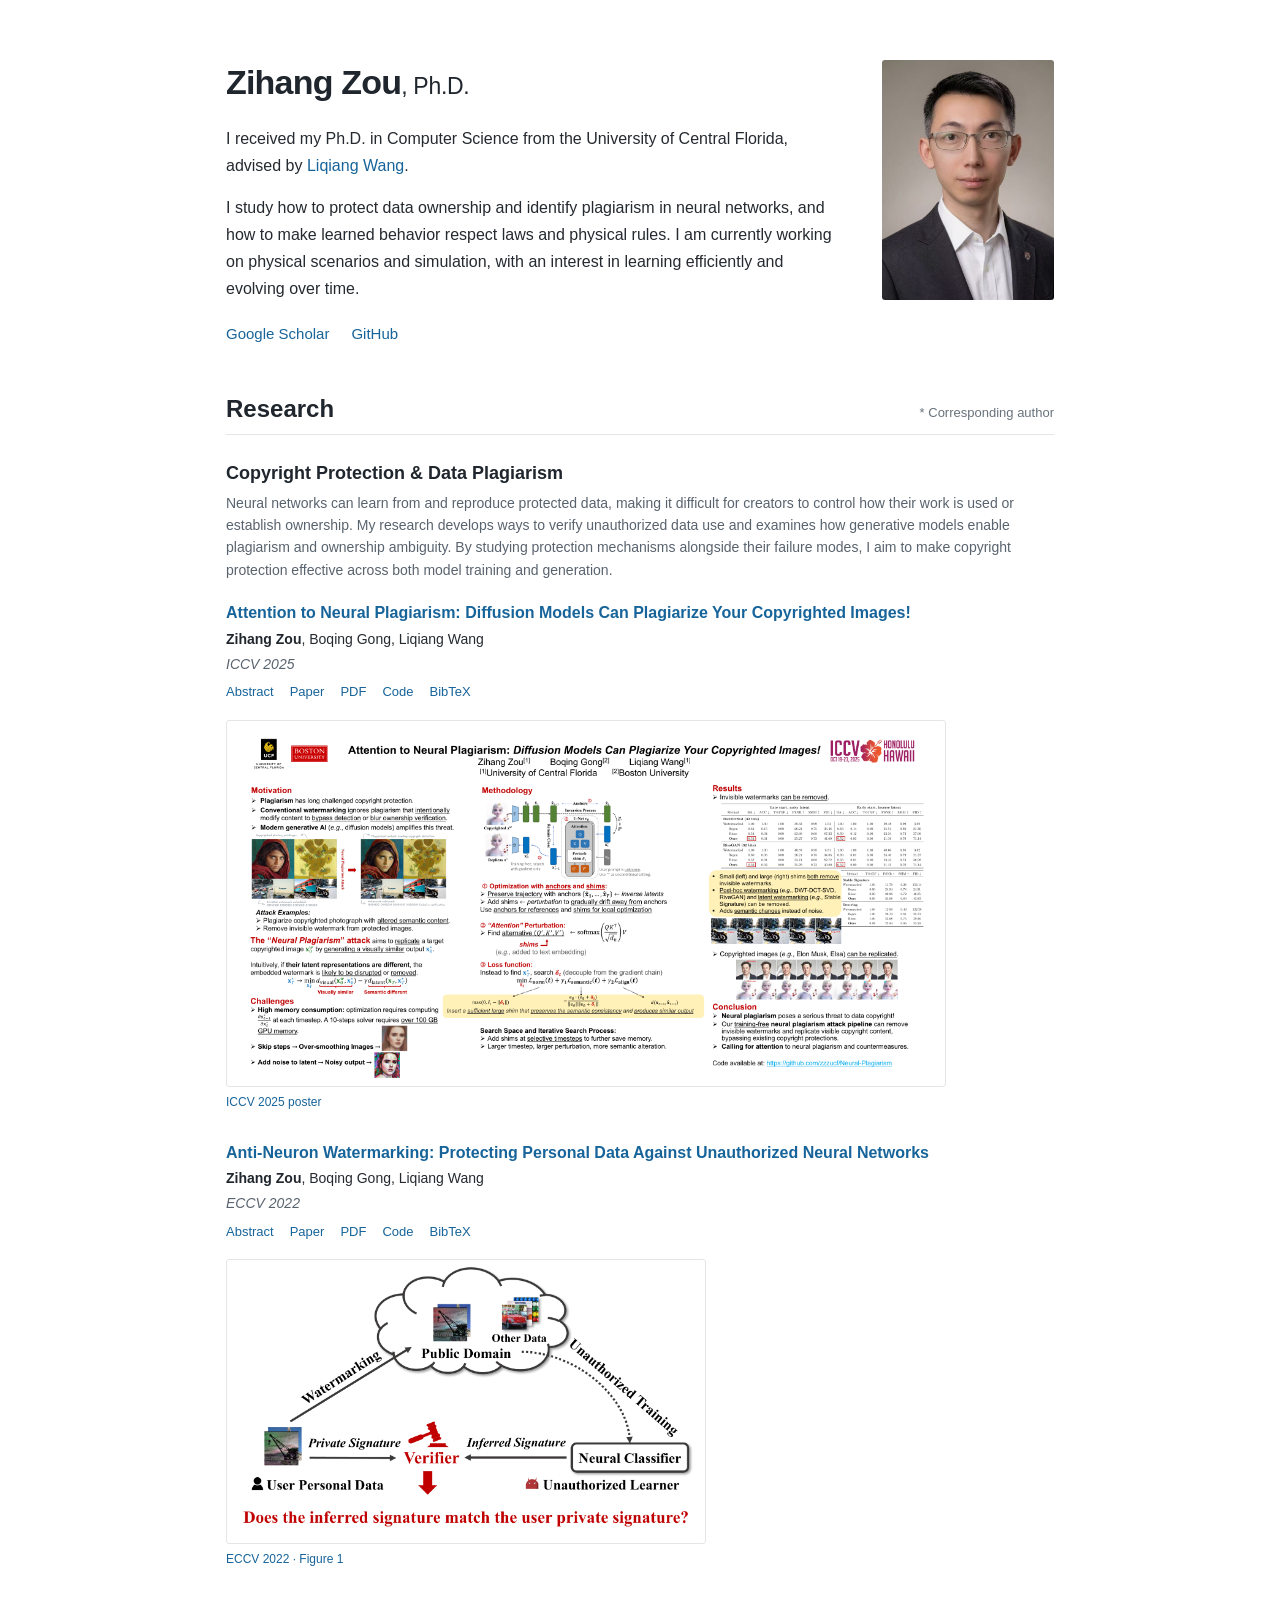
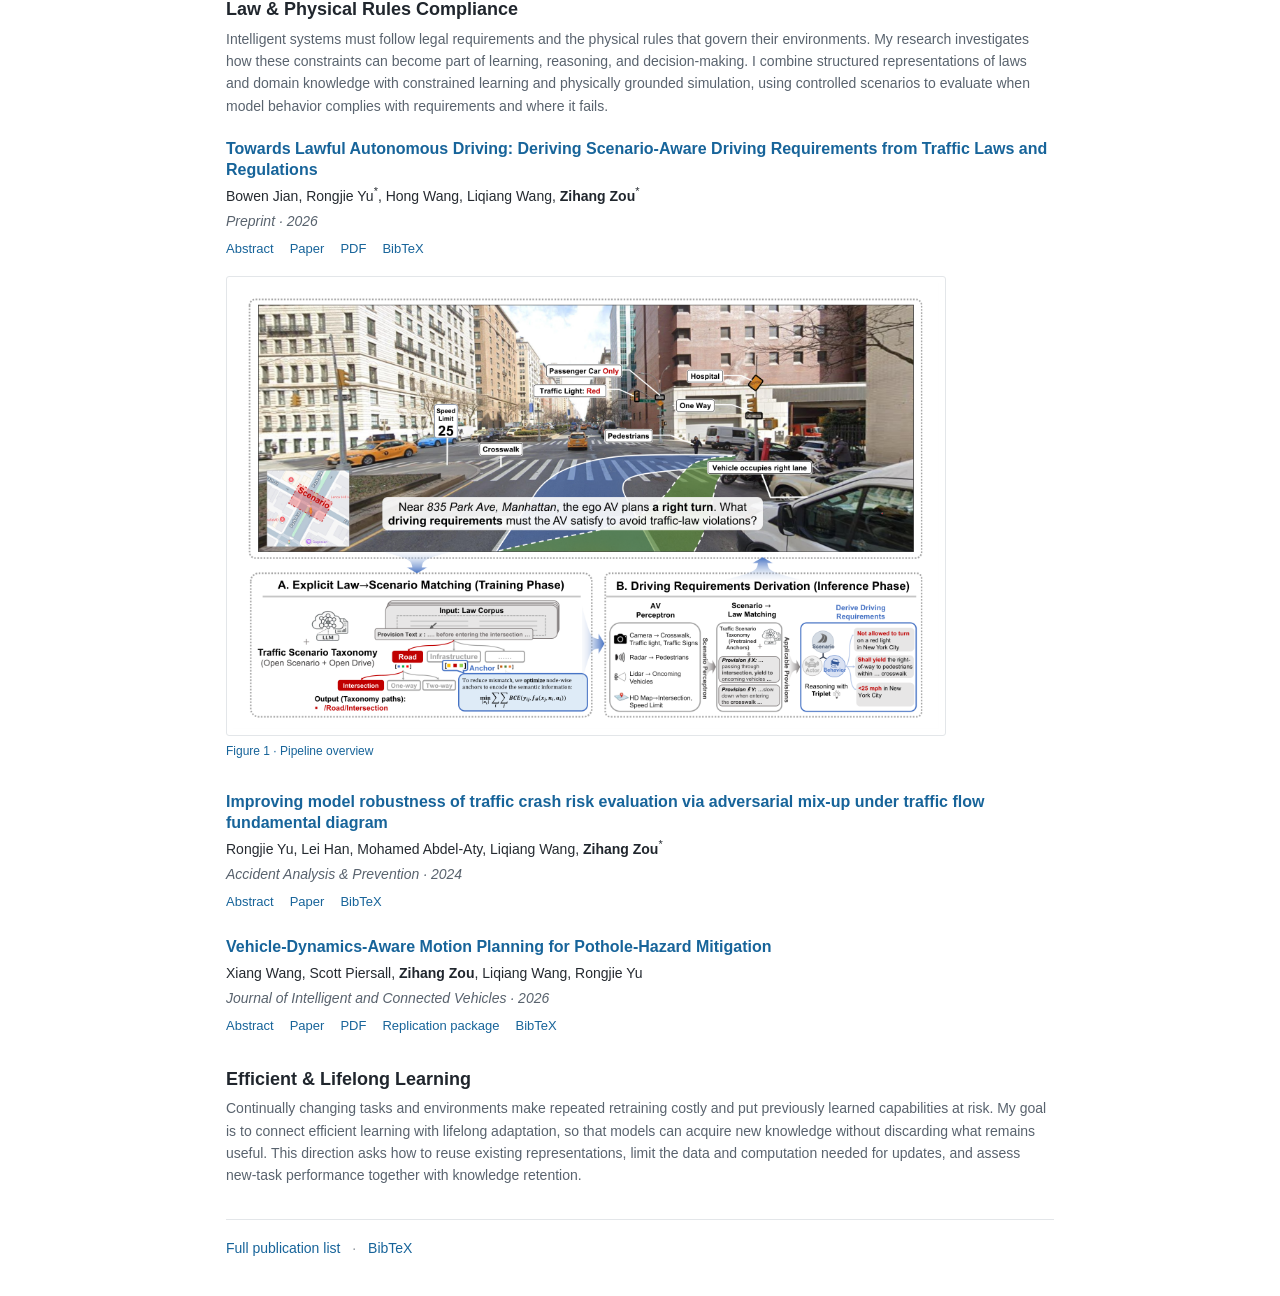
==== commit 511e5a2f: "Use evolving over time in research biography" ====
--- a/index.html
+++ b/index.html
@@ -27,7 +27,7 @@
 <body>
 <a class="skip-link" href="#main">Skip to content</a>
 <div class="site-shell">
-<main id="main"><section class="profile" aria-labelledby="name"><div class="profile-copy"><h1 id="name">Zihang Zou<span class="degree">, Ph.D.</span></h1><p class="bio">I received my Ph.D. in Computer Science from the University of Central Florida, advised by <a href="https://www.cs.ucf.edu/~lwang/">Liqiang Wang</a>.</p><p>I study how to protect data ownership and identify plagiarism in neural networks, and how to make learned behavior respect laws and physical rules. I am currently working on physical scenarios and simulation, with an interest in learning efficiently and adapting over time.</p><nav class="contact-links" aria-label="Profiles"><a href="https://scholar.google.com/citations?user=GLuGAK0AAAAJ&amp;hl=en">Google Scholar</a><a href="https://github.com/zzzucf">GitHub</a></nav></div><figure class="profile-portrait"><img src="/assets/profile-photo.jpg" alt="Zihang Zou" width="678" height="946" fetchpriority="high" decoding="async"></figure></section>
+<main id="main"><section class="profile" aria-labelledby="name"><div class="profile-copy"><h1 id="name">Zihang Zou<span class="degree">, Ph.D.</span></h1><p class="bio">I received my Ph.D. in Computer Science from the University of Central Florida, advised by <a href="https://www.cs.ucf.edu/~lwang/">Liqiang Wang</a>.</p><p>I study how to protect data ownership and identify plagiarism in neural networks, and how to make learned behavior respect laws and physical rules. I am currently working on physical scenarios and simulation, with an interest in learning efficiently and evolving over time.</p><nav class="contact-links" aria-label="Profiles"><a href="https://scholar.google.com/citations?user=GLuGAK0AAAAJ&amp;hl=en">Google Scholar</a><a href="https://github.com/zzzucf">GitHub</a></nav></div><figure class="profile-portrait"><img src="/assets/profile-photo.jpg" alt="Zihang Zou" width="678" height="946" fetchpriority="high" decoding="async"></figure></section>
 <section id="research" aria-labelledby="publications"><div class="section-heading"><h2 id="publications">Research</h2><p class="author-legend">* Corresponding author</p></div><section class="research-theme" id="copyright-protection-and-data-plagiarism" aria-labelledby="copyright-protection-and-data-plagiarism-heading"><h3 id="copyright-protection-and-data-plagiarism-heading">Copyright Protection &amp; Data Plagiarism</h3><p class="theme-description">Neural networks can learn from and reproduce protected data, making it difficult for creators to control how their work is used or establish ownership. My research develops ways to verify unauthorized data use and examines how generative models enable plagiarism and ownership ambiguity. By studying protection mechanisms alongside their failure modes, I aim to make copyright protection effective across both model training and generation.</p><article class="paper-row paper-illustrated"><div class="paper-copy"><h4><a href="/papers/neural-plagiarism/">Attention to Neural Plagiarism: Diffusion Models Can Plagiarize Your Copyrighted Images!</a></h4><p class="authors"><strong>Zihang Zou</strong>, Boqing Gong, Liqiang Wang</p><p class="venue">ICCV 2025</p><div class="resource-links"><a href="/papers/neural-plagiarism/">Abstract</a><a href="https://openaccess.thecvf.com/content/ICCV2025/html/Zou_Attention_to_Neural_Plagiarism_Diffusion_Models_Can_Plagiarize_Your_Copyrighted_ICCV_2025_paper.html">Paper</a><a href="https://openaccess.thecvf.com/content/ICCV2025/papers/Zou_Attention_to_Neural_Plagiarism_Diffusion_Models_Can_Plagiarize_Your_Copyrighted_ICCV_2025_paper.pdf">PDF</a><a href="https://github.com/zzzucf/Neural-Plagiarism">Code</a><a href="/papers/neural-plagiarism/citation.bib">BibTeX</a></div></div><figure class="paper-visual"><a href="/assets/neural-plagiarism-iccv2025-poster.png" aria-label="View full-size ICCV 2025 poster"><img src="/assets/neural-plagiarism-iccv2025-poster.png" alt="ICCV 2025 poster: Attention to Neural Plagiarism" width="4608" height="2304" loading="lazy" decoding="async"></a><figcaption><a href="/assets/neural-plagiarism-iccv2025-poster.png">ICCV 2025 poster</a></figcaption></figure></article><article class="paper-row paper-illustrated"><div class="paper-copy"><h4><a href="/papers/anti-neuron-watermarking/">Anti-Neuron Watermarking: Protecting Personal Data Against Unauthorized Neural Networks</a></h4><p class="authors"><strong>Zihang Zou</strong>, Boqing Gong, Liqiang Wang</p><p class="venue">ECCV 2022</p><div class="resource-links"><a href="/papers/anti-neuron-watermarking/">Abstract</a><a href="https://doi.org/10.1007/978-3-031-19778-9_26">Paper</a><a href="https://www.ecva.net/papers/eccv_2022/papers_ECCV/papers/136730449.pdf">PDF</a><a href="https://github.com/zzzucf/anti-neuron-watermarking">Code</a><a href="/papers/anti-neuron-watermarking/citation.bib">BibTeX</a></div></div><figure class="paper-visual"><a href="/assets/anti-neuron-watermarking-figure1.png" aria-label="View full-size ECCV 2022 · Figure 1"><img src="/assets/anti-neuron-watermarking-figure1.png" alt="Anti-Neuron Watermarking: personal image protection against unauthorized neural learners" width="3015" height="1755" loading="lazy" decoding="async"></a><figcaption><a href="/assets/anti-neuron-watermarking-figure1.png">ECCV 2022 · Figure 1</a></figcaption></figure></article></section><section class="research-theme" id="law-and-physics-compliance" aria-labelledby="law-and-physics-compliance-heading"><h3 id="law-and-physics-compliance-heading">Law &amp; Physical Rules Compliance</h3><p class="theme-description">Intelligent systems must follow legal requirements and the physical rules that govern their environments. My research investigates how these constraints can become part of learning, reasoning, and decision-making. I combine structured representations of laws and domain knowledge with constrained learning and physically grounded simulation, using controlled scenarios to evaluate when model behavior complies with requirements and where it fails.</p><article class="paper-row paper-illustrated"><div class="paper-copy"><h4><a href="/papers/lawful-autonomous-driving/">Towards Lawful Autonomous Driving: Deriving Scenario-Aware Driving Requirements from Traffic Laws and Regulations</a></h4><p class="authors">Bowen Jian, Rongjie Yu<sup>*</sup>, Hong Wang, Liqiang Wang, <strong>Zihang Zou</strong><sup>*</sup></p><p class="venue">Preprint · 2026</p><div class="resource-links"><a href="/papers/lawful-autonomous-driving/">Abstract</a><a href="https://arxiv.org/abs/2604.24562">Paper</a><a href="https://arxiv.org/pdf/2604.24562">PDF</a><a href="/papers/lawful-autonomous-driving/citation.bib">BibTeX</a></div></div><figure class="paper-visual"><a href="/assets/lawful-autonomous-driving-overview.png" aria-label="View full-size Figure 1 · Pipeline overview"><img src="/assets/lawful-autonomous-driving-overview.png" alt="Overview of the pipeline to derive driving requirements from traffic scenarios and laws" width="2020" height="1276" loading="lazy" decoding="async"></a><figcaption><a href="/assets/lawful-autonomous-driving-overview.png">Figure 1 · Pipeline overview</a></figcaption></figure></article><article class="paper-row"><div class="paper-copy"><h4><a href="/papers/adversarial-mixup/">Improving model robustness of traffic crash risk evaluation via adversarial mix-up under traffic flow fundamental diagram</a></h4><p class="authors">Rongjie Yu, Lei Han, Mohamed Abdel-Aty, Liqiang Wang, <strong>Zihang Zou</strong><sup>*</sup></p><p class="venue">Accident Analysis &amp; Prevention · 2024</p><div class="resource-links"><a href="/papers/adversarial-mixup/">Abstract</a><a href="https://doi.org/10.1016/j.aap.2023.107360">Paper</a><a href="/papers/adversarial-mixup/citation.bib">BibTeX</a></div></div></article><article class="paper-row"><div class="paper-copy"><h4><a href="/papers/vehicle-dynamics-pothole-mitigation/">Vehicle-Dynamics-Aware Motion Planning for Pothole-Hazard Mitigation</a></h4><p class="authors">Xiang Wang, Scott Piersall, <strong>Zihang Zou</strong>, Liqiang Wang, Rongjie Yu</p><p class="venue">Journal of Intelligent and Connected Vehicles · 2026</p><div class="resource-links"><a href="/papers/vehicle-dynamics-pothole-mitigation/">Abstract</a><a href="https://www.sciopen.com/article/10.26599/JICV.2026.9210098">Paper</a><a href="https://www.sciopen.com/local/article_pdf/10.26599/JICV.2026.9210098.pdf">PDF</a><a href="https://doi.org/10.26599/ETSD.2026.9190083">Replication package</a><a href="/papers/vehicle-dynamics-pothole-mitigation/citation.bib">BibTeX</a></div></div></article></section><section class="research-theme" id="efficient-and-lifelong-learning" aria-labelledby="efficient-and-lifelong-learning-heading"><h3 id="efficient-and-lifelong-learning-heading">Efficient &amp; Lifelong Learning</h3><p class="theme-description">Continually changing tasks and environments make repeated retraining costly and put previously learned capabilities at risk. My goal is to connect efficient learning with lifelong adaptation, so that models can acquire new knowledge without discarding what remains useful. This direction asks how to reuse existing representations, limit the data and computation needed for updates, and assess new-task performance together with knowledge retention.</p></section><p class="complete-list"><a href="https://scholar.google.com/citations?user=GLuGAK0AAAAJ&amp;hl=en">Full publication list</a><span aria-hidden="true"> · </span><a href="/publications.bib">BibTeX</a></p></section></main>
 
 </div>
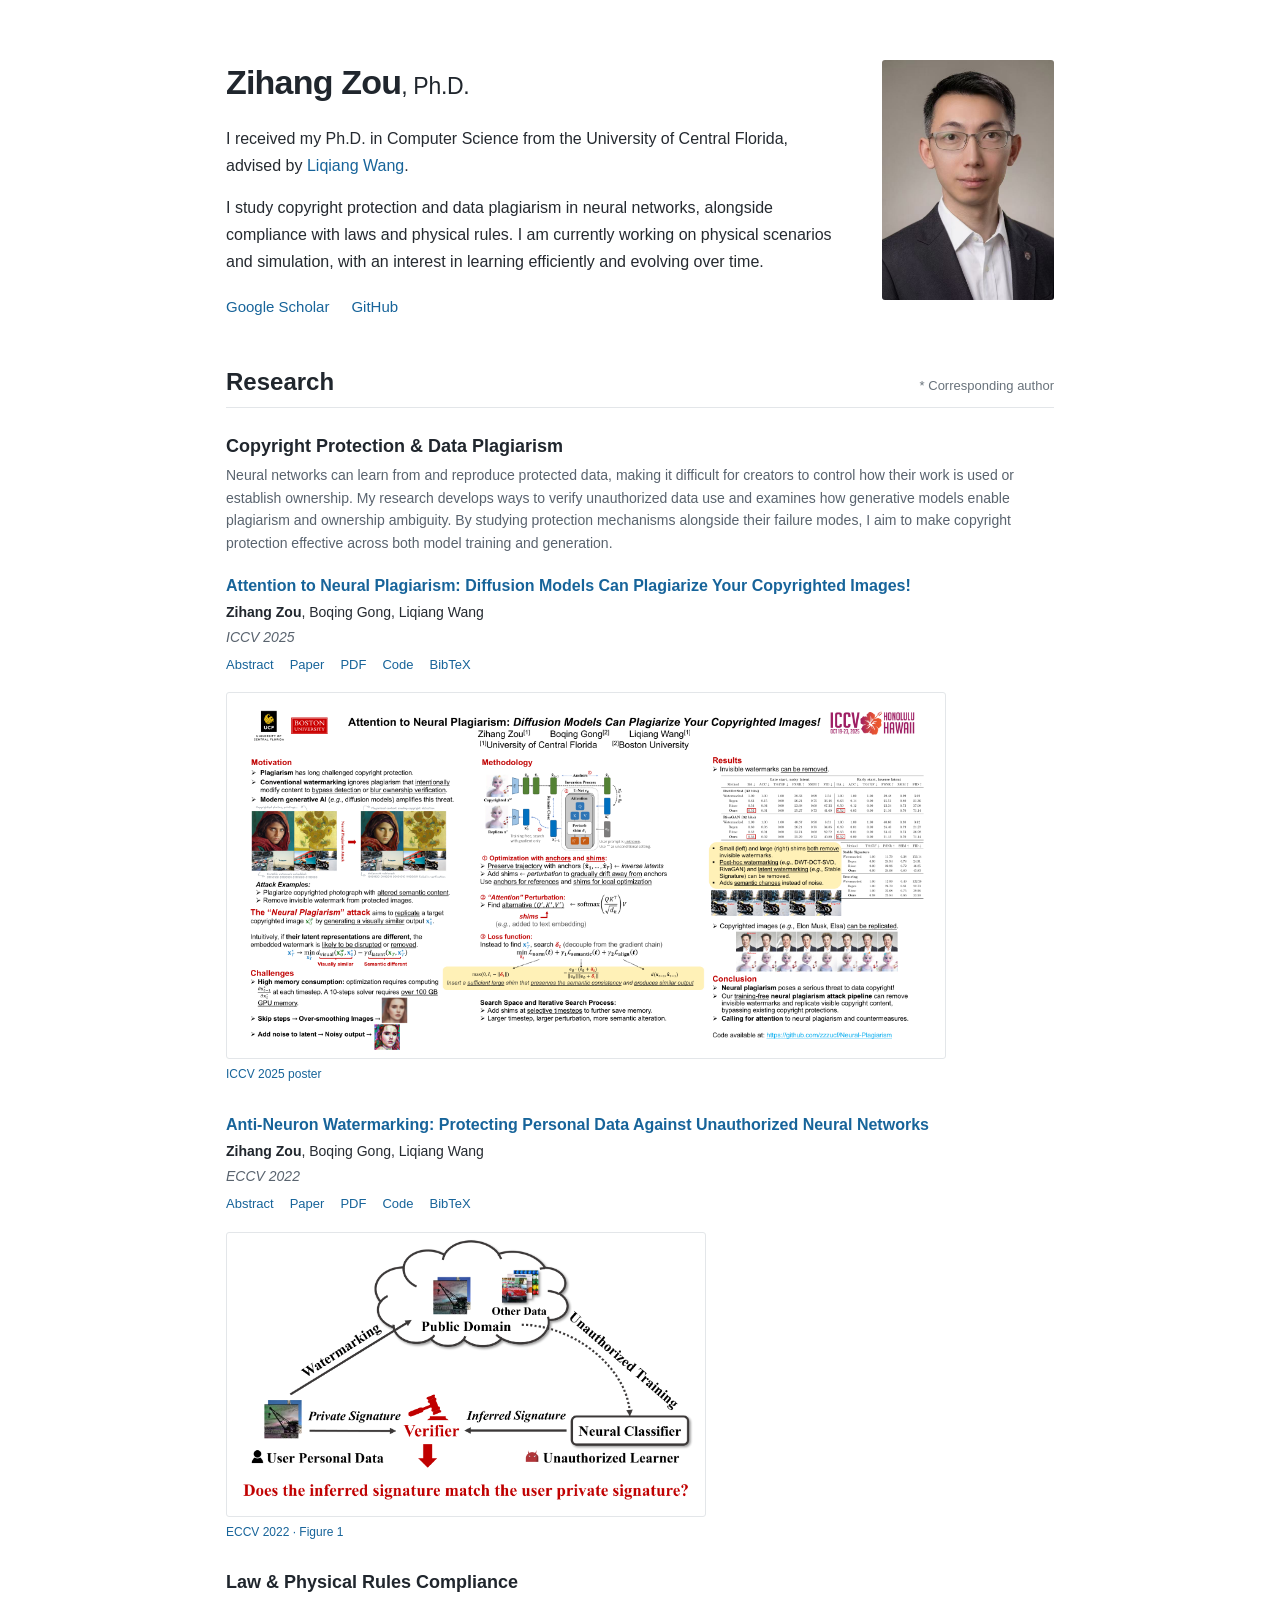
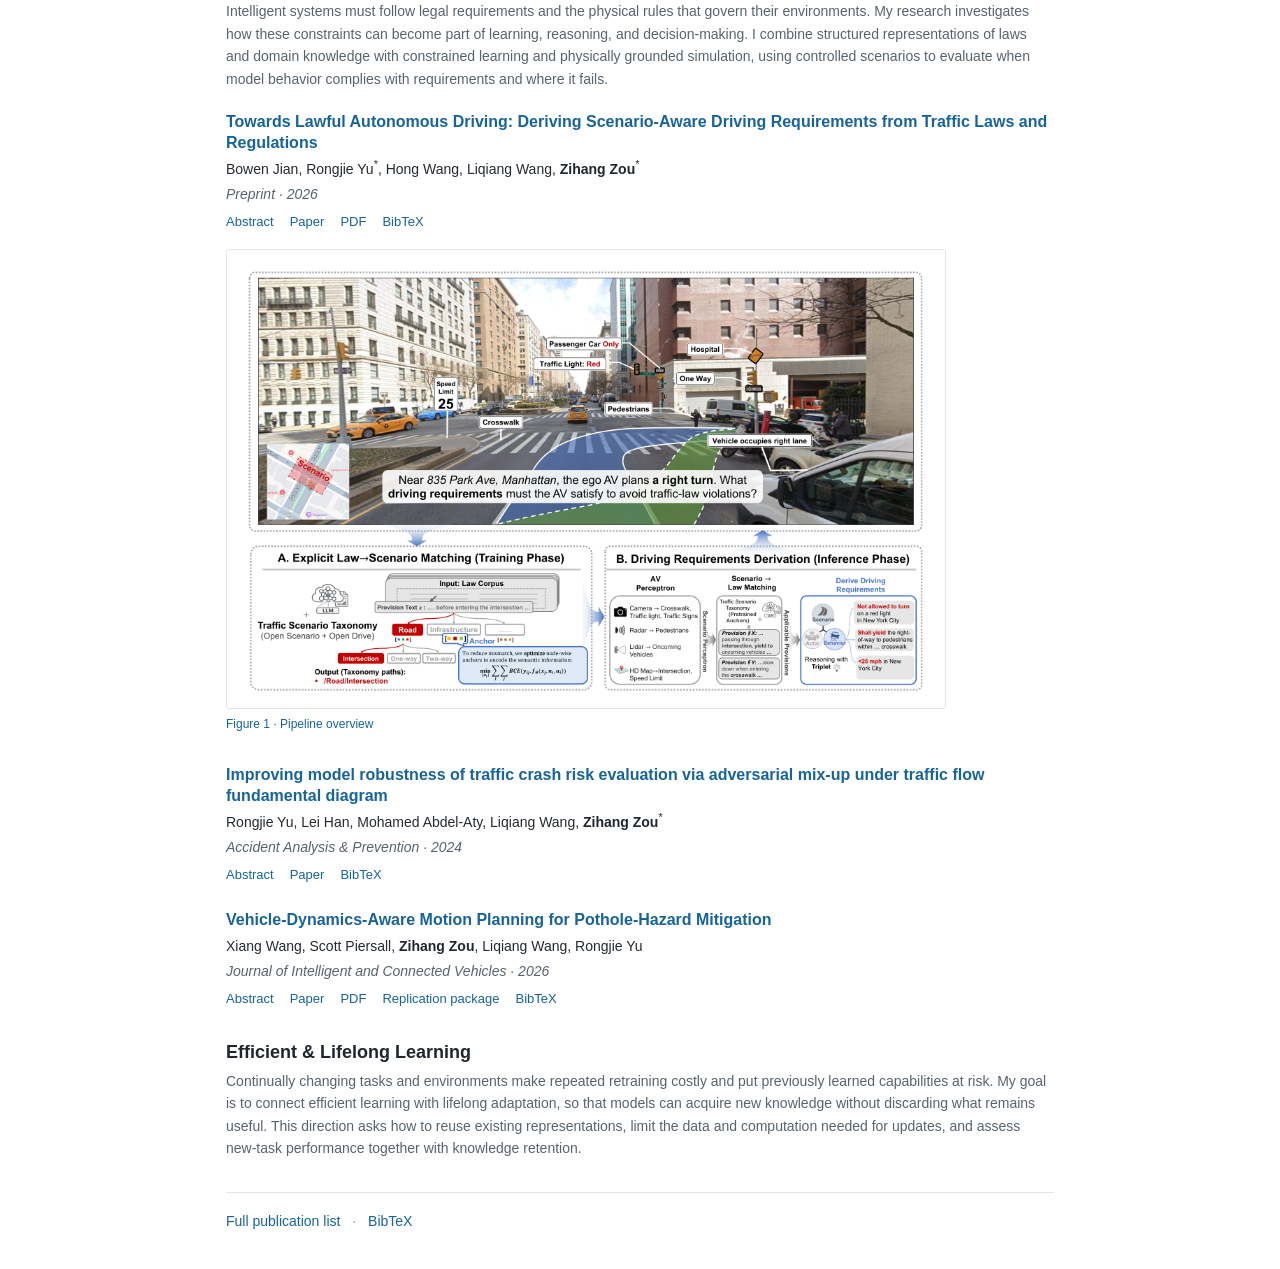
==== commit 9e0bbbe5: "Correct biography to describe data plagiarism research without claiming detection" ====
--- a/index.html
+++ b/index.html
@@ -27,7 +27,7 @@
 <body>
 <a class="skip-link" href="#main">Skip to content</a>
 <div class="site-shell">
-<main id="main"><section class="profile" aria-labelledby="name"><div class="profile-copy"><h1 id="name">Zihang Zou<span class="degree">, Ph.D.</span></h1><p class="bio">I received my Ph.D. in Computer Science from the University of Central Florida, advised by <a href="https://www.cs.ucf.edu/~lwang/">Liqiang Wang</a>.</p><p>I study how to protect data ownership and identify plagiarism in neural networks, and how to make learned behavior respect laws and physical rules. I am currently working on physical scenarios and simulation, with an interest in learning efficiently and evolving over time.</p><nav class="contact-links" aria-label="Profiles"><a href="https://scholar.google.com/citations?user=GLuGAK0AAAAJ&amp;hl=en">Google Scholar</a><a href="https://github.com/zzzucf">GitHub</a></nav></div><figure class="profile-portrait"><img src="/assets/profile-photo.jpg" alt="Zihang Zou" width="678" height="946" fetchpriority="high" decoding="async"></figure></section>
+<main id="main"><section class="profile" aria-labelledby="name"><div class="profile-copy"><h1 id="name">Zihang Zou<span class="degree">, Ph.D.</span></h1><p class="bio">I received my Ph.D. in Computer Science from the University of Central Florida, advised by <a href="https://www.cs.ucf.edu/~lwang/">Liqiang Wang</a>.</p><p>I study copyright protection and data plagiarism in neural networks, alongside compliance with laws and physical rules. I am currently working on physical scenarios and simulation, with an interest in learning efficiently and evolving over time.</p><nav class="contact-links" aria-label="Profiles"><a href="https://scholar.google.com/citations?user=GLuGAK0AAAAJ&amp;hl=en">Google Scholar</a><a href="https://github.com/zzzucf">GitHub</a></nav></div><figure class="profile-portrait"><img src="/assets/profile-photo.jpg" alt="Zihang Zou" width="678" height="946" fetchpriority="high" decoding="async"></figure></section>
 <section id="research" aria-labelledby="publications"><div class="section-heading"><h2 id="publications">Research</h2><p class="author-legend">* Corresponding author</p></div><section class="research-theme" id="copyright-protection-and-data-plagiarism" aria-labelledby="copyright-protection-and-data-plagiarism-heading"><h3 id="copyright-protection-and-data-plagiarism-heading">Copyright Protection &amp; Data Plagiarism</h3><p class="theme-description">Neural networks can learn from and reproduce protected data, making it difficult for creators to control how their work is used or establish ownership. My research develops ways to verify unauthorized data use and examines how generative models enable plagiarism and ownership ambiguity. By studying protection mechanisms alongside their failure modes, I aim to make copyright protection effective across both model training and generation.</p><article class="paper-row paper-illustrated"><div class="paper-copy"><h4><a href="/papers/neural-plagiarism/">Attention to Neural Plagiarism: Diffusion Models Can Plagiarize Your Copyrighted Images!</a></h4><p class="authors"><strong>Zihang Zou</strong>, Boqing Gong, Liqiang Wang</p><p class="venue">ICCV 2025</p><div class="resource-links"><a href="/papers/neural-plagiarism/">Abstract</a><a href="https://openaccess.thecvf.com/content/ICCV2025/html/Zou_Attention_to_Neural_Plagiarism_Diffusion_Models_Can_Plagiarize_Your_Copyrighted_ICCV_2025_paper.html">Paper</a><a href="https://openaccess.thecvf.com/content/ICCV2025/papers/Zou_Attention_to_Neural_Plagiarism_Diffusion_Models_Can_Plagiarize_Your_Copyrighted_ICCV_2025_paper.pdf">PDF</a><a href="https://github.com/zzzucf/Neural-Plagiarism">Code</a><a href="/papers/neural-plagiarism/citation.bib">BibTeX</a></div></div><figure class="paper-visual"><a href="/assets/neural-plagiarism-iccv2025-poster.png" aria-label="View full-size ICCV 2025 poster"><img src="/assets/neural-plagiarism-iccv2025-poster.png" alt="ICCV 2025 poster: Attention to Neural Plagiarism" width="4608" height="2304" loading="lazy" decoding="async"></a><figcaption><a href="/assets/neural-plagiarism-iccv2025-poster.png">ICCV 2025 poster</a></figcaption></figure></article><article class="paper-row paper-illustrated"><div class="paper-copy"><h4><a href="/papers/anti-neuron-watermarking/">Anti-Neuron Watermarking: Protecting Personal Data Against Unauthorized Neural Networks</a></h4><p class="authors"><strong>Zihang Zou</strong>, Boqing Gong, Liqiang Wang</p><p class="venue">ECCV 2022</p><div class="resource-links"><a href="/papers/anti-neuron-watermarking/">Abstract</a><a href="https://doi.org/10.1007/978-3-031-19778-9_26">Paper</a><a href="https://www.ecva.net/papers/eccv_2022/papers_ECCV/papers/136730449.pdf">PDF</a><a href="https://github.com/zzzucf/anti-neuron-watermarking">Code</a><a href="/papers/anti-neuron-watermarking/citation.bib">BibTeX</a></div></div><figure class="paper-visual"><a href="/assets/anti-neuron-watermarking-figure1.png" aria-label="View full-size ECCV 2022 · Figure 1"><img src="/assets/anti-neuron-watermarking-figure1.png" alt="Anti-Neuron Watermarking: personal image protection against unauthorized neural learners" width="3015" height="1755" loading="lazy" decoding="async"></a><figcaption><a href="/assets/anti-neuron-watermarking-figure1.png">ECCV 2022 · Figure 1</a></figcaption></figure></article></section><section class="research-theme" id="law-and-physics-compliance" aria-labelledby="law-and-physics-compliance-heading"><h3 id="law-and-physics-compliance-heading">Law &amp; Physical Rules Compliance</h3><p class="theme-description">Intelligent systems must follow legal requirements and the physical rules that govern their environments. My research investigates how these constraints can become part of learning, reasoning, and decision-making. I combine structured representations of laws and domain knowledge with constrained learning and physically grounded simulation, using controlled scenarios to evaluate when model behavior complies with requirements and where it fails.</p><article class="paper-row paper-illustrated"><div class="paper-copy"><h4><a href="/papers/lawful-autonomous-driving/">Towards Lawful Autonomous Driving: Deriving Scenario-Aware Driving Requirements from Traffic Laws and Regulations</a></h4><p class="authors">Bowen Jian, Rongjie Yu<sup>*</sup>, Hong Wang, Liqiang Wang, <strong>Zihang Zou</strong><sup>*</sup></p><p class="venue">Preprint · 2026</p><div class="resource-links"><a href="/papers/lawful-autonomous-driving/">Abstract</a><a href="https://arxiv.org/abs/2604.24562">Paper</a><a href="https://arxiv.org/pdf/2604.24562">PDF</a><a href="/papers/lawful-autonomous-driving/citation.bib">BibTeX</a></div></div><figure class="paper-visual"><a href="/assets/lawful-autonomous-driving-overview.png" aria-label="View full-size Figure 1 · Pipeline overview"><img src="/assets/lawful-autonomous-driving-overview.png" alt="Overview of the pipeline to derive driving requirements from traffic scenarios and laws" width="2020" height="1276" loading="lazy" decoding="async"></a><figcaption><a href="/assets/lawful-autonomous-driving-overview.png">Figure 1 · Pipeline overview</a></figcaption></figure></article><article class="paper-row"><div class="paper-copy"><h4><a href="/papers/adversarial-mixup/">Improving model robustness of traffic crash risk evaluation via adversarial mix-up under traffic flow fundamental diagram</a></h4><p class="authors">Rongjie Yu, Lei Han, Mohamed Abdel-Aty, Liqiang Wang, <strong>Zihang Zou</strong><sup>*</sup></p><p class="venue">Accident Analysis &amp; Prevention · 2024</p><div class="resource-links"><a href="/papers/adversarial-mixup/">Abstract</a><a href="https://doi.org/10.1016/j.aap.2023.107360">Paper</a><a href="/papers/adversarial-mixup/citation.bib">BibTeX</a></div></div></article><article class="paper-row"><div class="paper-copy"><h4><a href="/papers/vehicle-dynamics-pothole-mitigation/">Vehicle-Dynamics-Aware Motion Planning for Pothole-Hazard Mitigation</a></h4><p class="authors">Xiang Wang, Scott Piersall, <strong>Zihang Zou</strong>, Liqiang Wang, Rongjie Yu</p><p class="venue">Journal of Intelligent and Connected Vehicles · 2026</p><div class="resource-links"><a href="/papers/vehicle-dynamics-pothole-mitigation/">Abstract</a><a href="https://www.sciopen.com/article/10.26599/JICV.2026.9210098">Paper</a><a href="https://www.sciopen.com/local/article_pdf/10.26599/JICV.2026.9210098.pdf">PDF</a><a href="https://doi.org/10.26599/ETSD.2026.9190083">Replication package</a><a href="/papers/vehicle-dynamics-pothole-mitigation/citation.bib">BibTeX</a></div></div></article></section><section class="research-theme" id="efficient-and-lifelong-learning" aria-labelledby="efficient-and-lifelong-learning-heading"><h3 id="efficient-and-lifelong-learning-heading">Efficient &amp; Lifelong Learning</h3><p class="theme-description">Continually changing tasks and environments make repeated retraining costly and put previously learned capabilities at risk. My goal is to connect efficient learning with lifelong adaptation, so that models can acquire new knowledge without discarding what remains useful. This direction asks how to reuse existing representations, limit the data and computation needed for updates, and assess new-task performance together with knowledge retention.</p></section><p class="complete-list"><a href="https://scholar.google.com/citations?user=GLuGAK0AAAAJ&amp;hl=en">Full publication list</a><span aria-hidden="true"> · </span><a href="/publications.bib">BibTeX</a></p></section></main>
 
 </div>
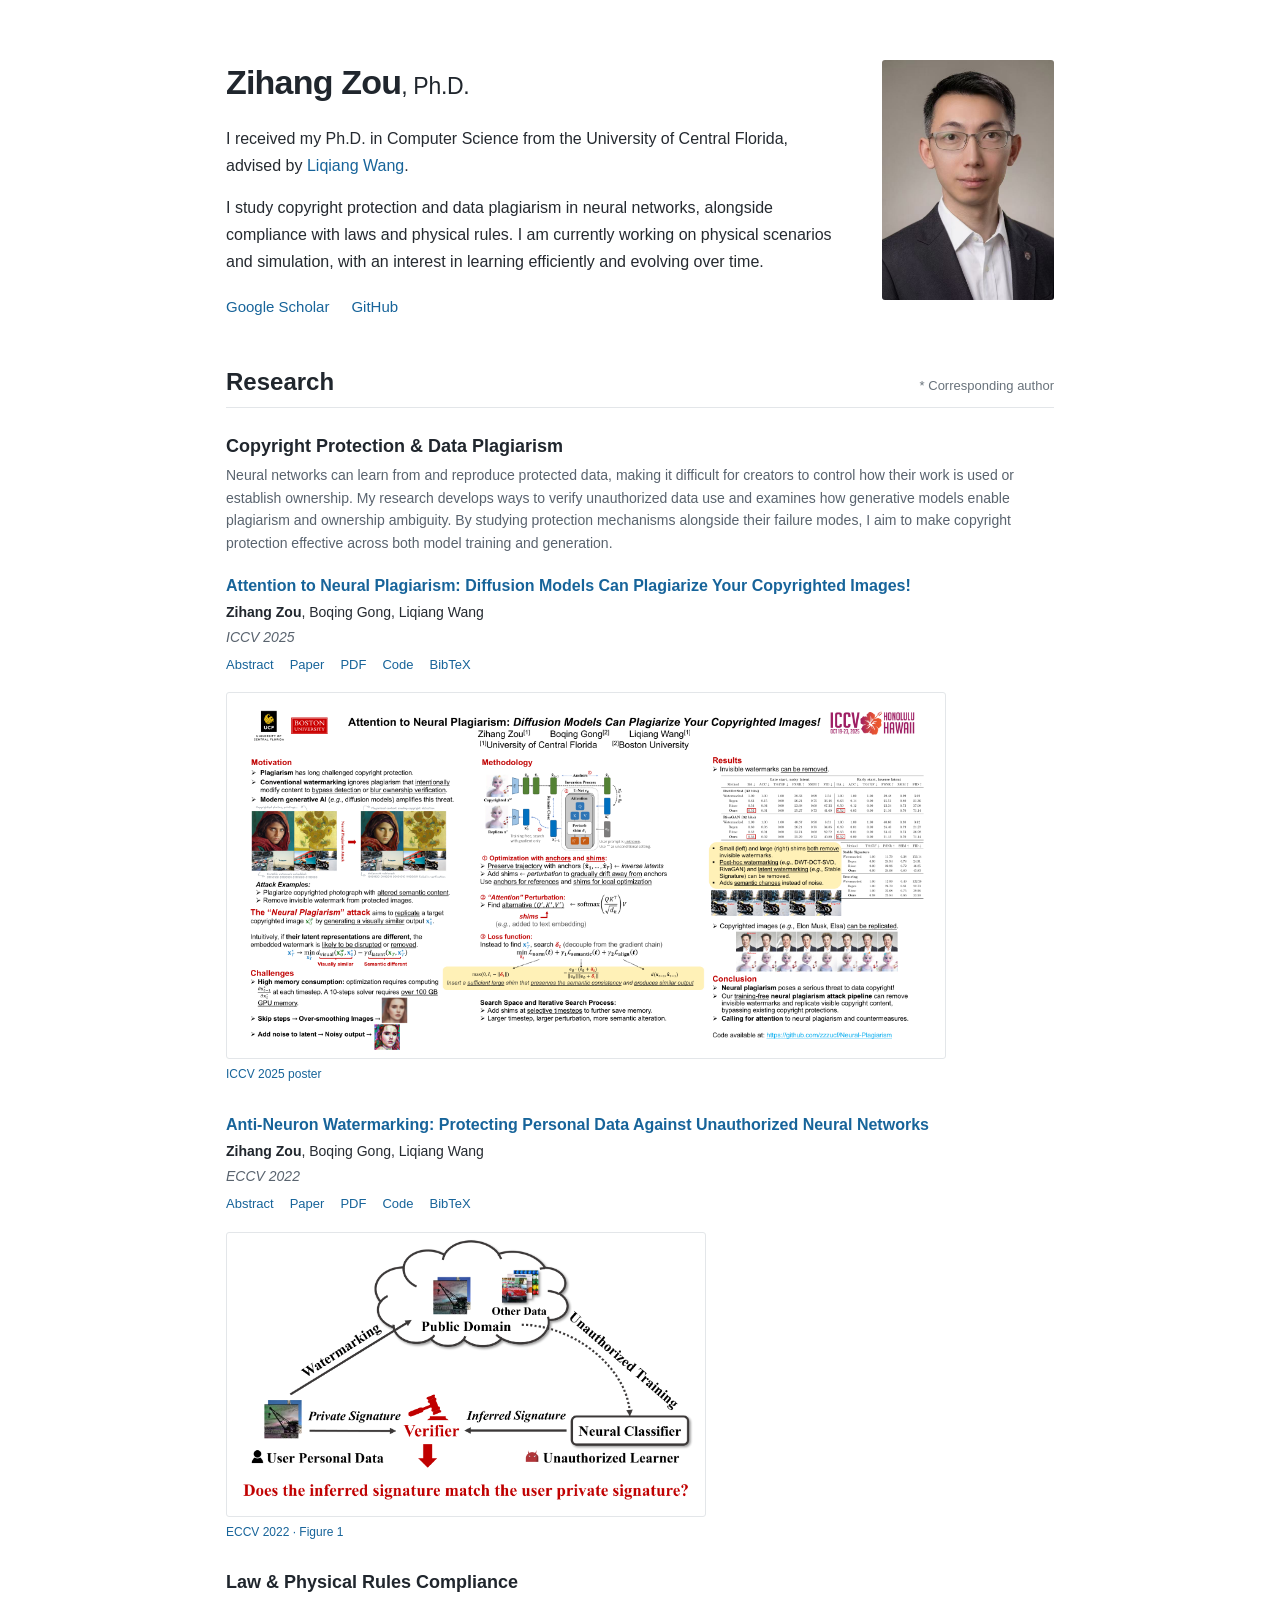
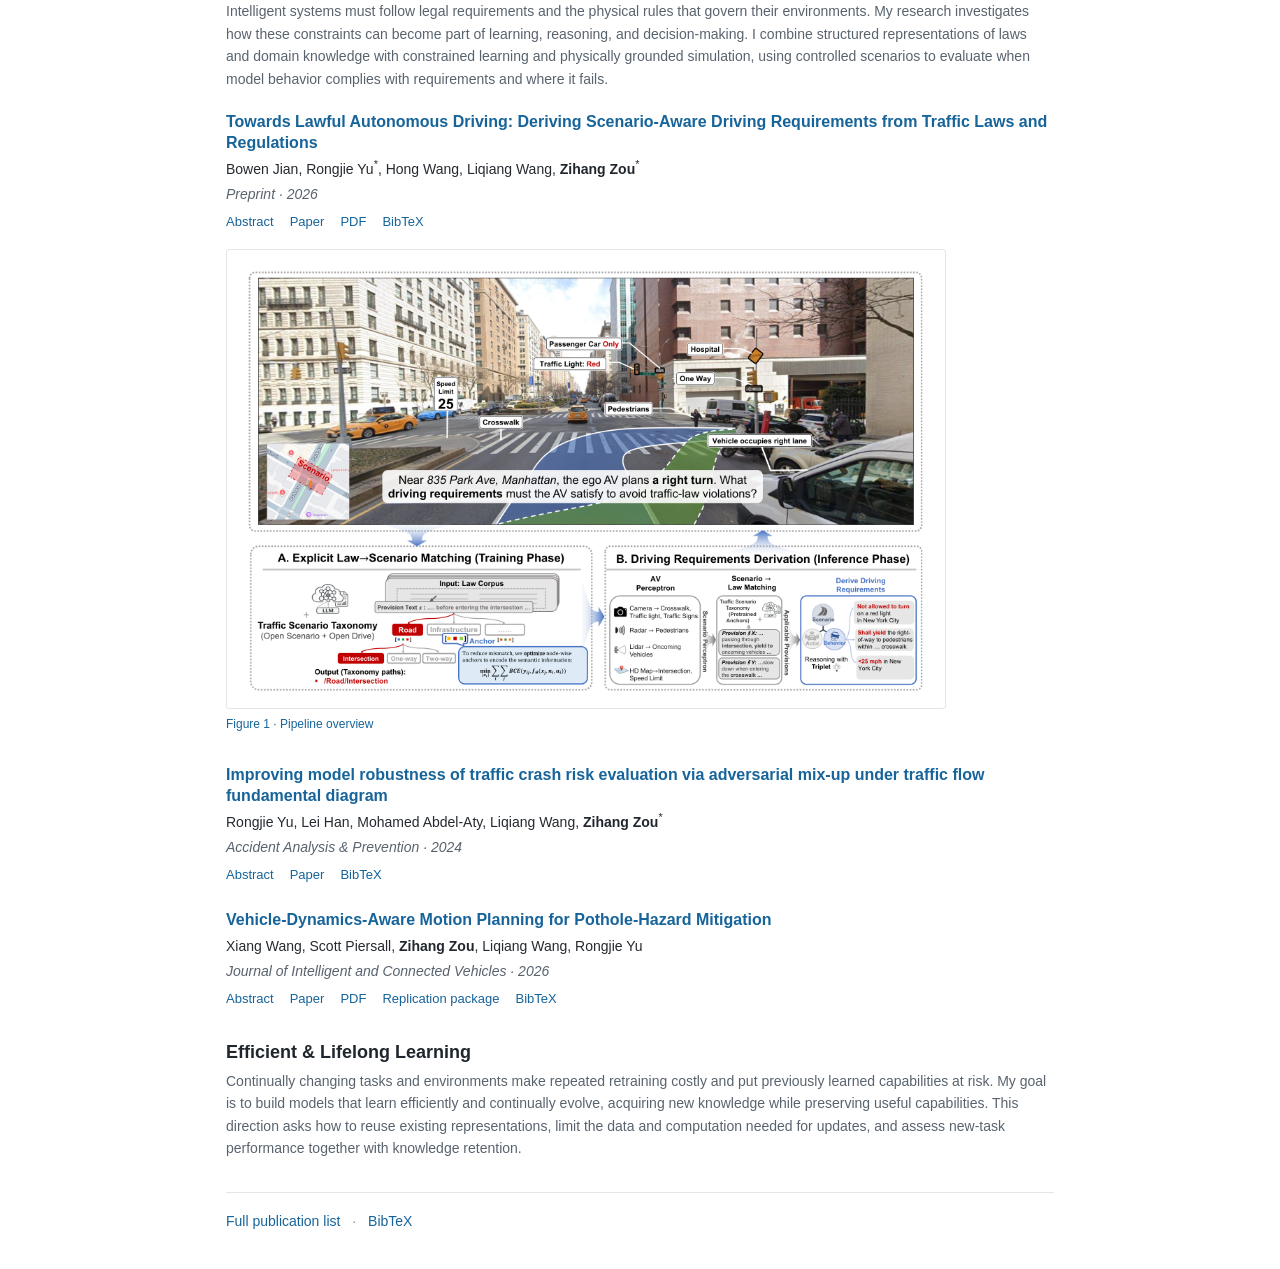
==== commit d510f168: "Describe efficient learning and continual evolution" ====
--- a/index.html
+++ b/index.html
@@ -22,13 +22,13 @@
 <link rel="alternate" type="application/json" href="/research.json" title="Research themes and publication relationships">
 <link rel="alternate" type="application/json" href="/research-focus.json" title="Current and future research focus">
 
-<script type="application/ld+json">{"@context": "https://schema.org", "@graph": [{"@type": "Person", "@id": "https://zihangzou.github.io/#person", "name": "Zihang Zou", "honorificSuffix": "Ph.D.", "url": "https://zihangzou.github.io/", "image": "https://zihangzou.github.io/assets/profile-photo.jpg", "sameAs": ["https://scholar.google.com/citations?user=GLuGAK0AAAAJ&hl=en", "https://github.com/zzzucf"], "knowsAbout": [{"@type": "Thing", "name": "Copyright Protection & Data Plagiarism", "description": "Neural networks can learn from and reproduce protected data, making it difficult for creators to control how their work is used or establish ownership. My research develops ways to verify unauthorized data use and examines how generative models enable plagiarism and ownership ambiguity. By studying protection mechanisms alongside their failure modes, I aim to make copyright protection effective across both model training and generation.", "url": "https://zihangzou.github.io/#copyright-protection-and-data-plagiarism"}, {"@type": "Thing", "name": "Law & Physical Rules Compliance", "description": "Intelligent systems must follow legal requirements and the physical rules that govern their environments. My research investigates how these constraints can become part of learning, reasoning, and decision-making. I combine structured representations of laws and domain knowledge with constrained learning and physically grounded simulation, using controlled scenarios to evaluate when model behavior complies with requirements and where it fails.", "url": "https://zihangzou.github.io/#law-and-physics-compliance"}, {"@type": "Thing", "name": "Efficient & Lifelong Learning", "description": "Continually changing tasks and environments make repeated retraining costly and put previously learned capabilities at risk. My goal is to connect efficient learning with lifelong adaptation, so that models can acquire new knowledge without discarding what remains useful. This direction asks how to reuse existing representations, limit the data and computation needed for updates, and assess new-task performance together with knowledge retention.", "url": "https://zihangzou.github.io/#efficient-and-lifelong-learning"}]}, {"@type": "ProfilePage", "@id": "https://zihangzou.github.io/#profile", "url": "https://zihangzou.github.io/", "name": "Zihang Zou, Ph.D.", "mainEntity": {"@id": "https://zihangzou.github.io/#person"}}, {"@type": "ItemList", "@id": "https://zihangzou.github.io/#copyright-protection-and-data-plagiarism", "name": "Copyright Protection & Data Plagiarism", "description": "Neural networks can learn from and reproduce protected data, making it difficult for creators to control how their work is used or establish ownership. My research develops ways to verify unauthorized data use and examines how generative models enable plagiarism and ownership ambiguity. By studying protection mechanisms alongside their failure modes, I aim to make copyright protection effective across both model training and generation.", "itemListElement": [{"@type": "ListItem", "position": 1, "url": "https://zihangzou.github.io/papers/neural-plagiarism/", "name": "Attention to Neural Plagiarism: Diffusion Models Can Plagiarize Your Copyrighted Images!"}, {"@type": "ListItem", "position": 2, "url": "https://zihangzou.github.io/papers/anti-neuron-watermarking/", "name": "Anti-Neuron Watermarking: Protecting Personal Data Against Unauthorized Neural Networks"}]}, {"@type": "ItemList", "@id": "https://zihangzou.github.io/#law-and-physics-compliance", "name": "Law & Physical Rules Compliance", "description": "Intelligent systems must follow legal requirements and the physical rules that govern their environments. My research investigates how these constraints can become part of learning, reasoning, and decision-making. I combine structured representations of laws and domain knowledge with constrained learning and physically grounded simulation, using controlled scenarios to evaluate when model behavior complies with requirements and where it fails.", "itemListElement": [{"@type": "ListItem", "position": 1, "url": "https://zihangzou.github.io/papers/lawful-autonomous-driving/", "name": "Towards Lawful Autonomous Driving: Deriving Scenario-Aware Driving Requirements from Traffic Laws and Regulations"}, {"@type": "ListItem", "position": 2, "url": "https://zihangzou.github.io/papers/adversarial-mixup/", "name": "Improving model robustness of traffic crash risk evaluation via adversarial mix-up under traffic flow fundamental diagram"}, {"@type": "ListItem", "position": 3, "url": "https://zihangzou.github.io/papers/vehicle-dynamics-pothole-mitigation/", "name": "Vehicle-Dynamics-Aware Motion Planning for Pothole-Hazard Mitigation"}]}]}</script>
+<script type="application/ld+json">{"@context": "https://schema.org", "@graph": [{"@type": "Person", "@id": "https://zihangzou.github.io/#person", "name": "Zihang Zou", "honorificSuffix": "Ph.D.", "url": "https://zihangzou.github.io/", "image": "https://zihangzou.github.io/assets/profile-photo.jpg", "sameAs": ["https://scholar.google.com/citations?user=GLuGAK0AAAAJ&hl=en", "https://github.com/zzzucf"], "knowsAbout": [{"@type": "Thing", "name": "Copyright Protection & Data Plagiarism", "description": "Neural networks can learn from and reproduce protected data, making it difficult for creators to control how their work is used or establish ownership. My research develops ways to verify unauthorized data use and examines how generative models enable plagiarism and ownership ambiguity. By studying protection mechanisms alongside their failure modes, I aim to make copyright protection effective across both model training and generation.", "url": "https://zihangzou.github.io/#copyright-protection-and-data-plagiarism"}, {"@type": "Thing", "name": "Law & Physical Rules Compliance", "description": "Intelligent systems must follow legal requirements and the physical rules that govern their environments. My research investigates how these constraints can become part of learning, reasoning, and decision-making. I combine structured representations of laws and domain knowledge with constrained learning and physically grounded simulation, using controlled scenarios to evaluate when model behavior complies with requirements and where it fails.", "url": "https://zihangzou.github.io/#law-and-physics-compliance"}, {"@type": "Thing", "name": "Efficient & Lifelong Learning", "description": "Continually changing tasks and environments make repeated retraining costly and put previously learned capabilities at risk. My goal is to build models that learn efficiently and continually evolve, acquiring new knowledge while preserving useful capabilities. This direction asks how to reuse existing representations, limit the data and computation needed for updates, and assess new-task performance together with knowledge retention.", "url": "https://zihangzou.github.io/#efficient-and-lifelong-learning"}]}, {"@type": "ProfilePage", "@id": "https://zihangzou.github.io/#profile", "url": "https://zihangzou.github.io/", "name": "Zihang Zou, Ph.D.", "mainEntity": {"@id": "https://zihangzou.github.io/#person"}}, {"@type": "ItemList", "@id": "https://zihangzou.github.io/#copyright-protection-and-data-plagiarism", "name": "Copyright Protection & Data Plagiarism", "description": "Neural networks can learn from and reproduce protected data, making it difficult for creators to control how their work is used or establish ownership. My research develops ways to verify unauthorized data use and examines how generative models enable plagiarism and ownership ambiguity. By studying protection mechanisms alongside their failure modes, I aim to make copyright protection effective across both model training and generation.", "itemListElement": [{"@type": "ListItem", "position": 1, "url": "https://zihangzou.github.io/papers/neural-plagiarism/", "name": "Attention to Neural Plagiarism: Diffusion Models Can Plagiarize Your Copyrighted Images!"}, {"@type": "ListItem", "position": 2, "url": "https://zihangzou.github.io/papers/anti-neuron-watermarking/", "name": "Anti-Neuron Watermarking: Protecting Personal Data Against Unauthorized Neural Networks"}]}, {"@type": "ItemList", "@id": "https://zihangzou.github.io/#law-and-physics-compliance", "name": "Law & Physical Rules Compliance", "description": "Intelligent systems must follow legal requirements and the physical rules that govern their environments. My research investigates how these constraints can become part of learning, reasoning, and decision-making. I combine structured representations of laws and domain knowledge with constrained learning and physically grounded simulation, using controlled scenarios to evaluate when model behavior complies with requirements and where it fails.", "itemListElement": [{"@type": "ListItem", "position": 1, "url": "https://zihangzou.github.io/papers/lawful-autonomous-driving/", "name": "Towards Lawful Autonomous Driving: Deriving Scenario-Aware Driving Requirements from Traffic Laws and Regulations"}, {"@type": "ListItem", "position": 2, "url": "https://zihangzou.github.io/papers/adversarial-mixup/", "name": "Improving model robustness of traffic crash risk evaluation via adversarial mix-up under traffic flow fundamental diagram"}, {"@type": "ListItem", "position": 3, "url": "https://zihangzou.github.io/papers/vehicle-dynamics-pothole-mitigation/", "name": "Vehicle-Dynamics-Aware Motion Planning for Pothole-Hazard Mitigation"}]}]}</script>
 </head>
 <body>
 <a class="skip-link" href="#main">Skip to content</a>
 <div class="site-shell">
 <main id="main"><section class="profile" aria-labelledby="name"><div class="profile-copy"><h1 id="name">Zihang Zou<span class="degree">, Ph.D.</span></h1><p class="bio">I received my Ph.D. in Computer Science from the University of Central Florida, advised by <a href="https://www.cs.ucf.edu/~lwang/">Liqiang Wang</a>.</p><p>I study copyright protection and data plagiarism in neural networks, alongside compliance with laws and physical rules. I am currently working on physical scenarios and simulation, with an interest in learning efficiently and evolving over time.</p><nav class="contact-links" aria-label="Profiles"><a href="https://scholar.google.com/citations?user=GLuGAK0AAAAJ&amp;hl=en">Google Scholar</a><a href="https://github.com/zzzucf">GitHub</a></nav></div><figure class="profile-portrait"><img src="/assets/profile-photo.jpg" alt="Zihang Zou" width="678" height="946" fetchpriority="high" decoding="async"></figure></section>
-<section id="research" aria-labelledby="publications"><div class="section-heading"><h2 id="publications">Research</h2><p class="author-legend">* Corresponding author</p></div><section class="research-theme" id="copyright-protection-and-data-plagiarism" aria-labelledby="copyright-protection-and-data-plagiarism-heading"><h3 id="copyright-protection-and-data-plagiarism-heading">Copyright Protection &amp; Data Plagiarism</h3><p class="theme-description">Neural networks can learn from and reproduce protected data, making it difficult for creators to control how their work is used or establish ownership. My research develops ways to verify unauthorized data use and examines how generative models enable plagiarism and ownership ambiguity. By studying protection mechanisms alongside their failure modes, I aim to make copyright protection effective across both model training and generation.</p><article class="paper-row paper-illustrated"><div class="paper-copy"><h4><a href="/papers/neural-plagiarism/">Attention to Neural Plagiarism: Diffusion Models Can Plagiarize Your Copyrighted Images!</a></h4><p class="authors"><strong>Zihang Zou</strong>, Boqing Gong, Liqiang Wang</p><p class="venue">ICCV 2025</p><div class="resource-links"><a href="/papers/neural-plagiarism/">Abstract</a><a href="https://openaccess.thecvf.com/content/ICCV2025/html/Zou_Attention_to_Neural_Plagiarism_Diffusion_Models_Can_Plagiarize_Your_Copyrighted_ICCV_2025_paper.html">Paper</a><a href="https://openaccess.thecvf.com/content/ICCV2025/papers/Zou_Attention_to_Neural_Plagiarism_Diffusion_Models_Can_Plagiarize_Your_Copyrighted_ICCV_2025_paper.pdf">PDF</a><a href="https://github.com/zzzucf/Neural-Plagiarism">Code</a><a href="/papers/neural-plagiarism/citation.bib">BibTeX</a></div></div><figure class="paper-visual"><a href="/assets/neural-plagiarism-iccv2025-poster.png" aria-label="View full-size ICCV 2025 poster"><img src="/assets/neural-plagiarism-iccv2025-poster.png" alt="ICCV 2025 poster: Attention to Neural Plagiarism" width="4608" height="2304" loading="lazy" decoding="async"></a><figcaption><a href="/assets/neural-plagiarism-iccv2025-poster.png">ICCV 2025 poster</a></figcaption></figure></article><article class="paper-row paper-illustrated"><div class="paper-copy"><h4><a href="/papers/anti-neuron-watermarking/">Anti-Neuron Watermarking: Protecting Personal Data Against Unauthorized Neural Networks</a></h4><p class="authors"><strong>Zihang Zou</strong>, Boqing Gong, Liqiang Wang</p><p class="venue">ECCV 2022</p><div class="resource-links"><a href="/papers/anti-neuron-watermarking/">Abstract</a><a href="https://doi.org/10.1007/978-3-031-19778-9_26">Paper</a><a href="https://www.ecva.net/papers/eccv_2022/papers_ECCV/papers/136730449.pdf">PDF</a><a href="https://github.com/zzzucf/anti-neuron-watermarking">Code</a><a href="/papers/anti-neuron-watermarking/citation.bib">BibTeX</a></div></div><figure class="paper-visual"><a href="/assets/anti-neuron-watermarking-figure1.png" aria-label="View full-size ECCV 2022 · Figure 1"><img src="/assets/anti-neuron-watermarking-figure1.png" alt="Anti-Neuron Watermarking: personal image protection against unauthorized neural learners" width="3015" height="1755" loading="lazy" decoding="async"></a><figcaption><a href="/assets/anti-neuron-watermarking-figure1.png">ECCV 2022 · Figure 1</a></figcaption></figure></article></section><section class="research-theme" id="law-and-physics-compliance" aria-labelledby="law-and-physics-compliance-heading"><h3 id="law-and-physics-compliance-heading">Law &amp; Physical Rules Compliance</h3><p class="theme-description">Intelligent systems must follow legal requirements and the physical rules that govern their environments. My research investigates how these constraints can become part of learning, reasoning, and decision-making. I combine structured representations of laws and domain knowledge with constrained learning and physically grounded simulation, using controlled scenarios to evaluate when model behavior complies with requirements and where it fails.</p><article class="paper-row paper-illustrated"><div class="paper-copy"><h4><a href="/papers/lawful-autonomous-driving/">Towards Lawful Autonomous Driving: Deriving Scenario-Aware Driving Requirements from Traffic Laws and Regulations</a></h4><p class="authors">Bowen Jian, Rongjie Yu<sup>*</sup>, Hong Wang, Liqiang Wang, <strong>Zihang Zou</strong><sup>*</sup></p><p class="venue">Preprint · 2026</p><div class="resource-links"><a href="/papers/lawful-autonomous-driving/">Abstract</a><a href="https://arxiv.org/abs/2604.24562">Paper</a><a href="https://arxiv.org/pdf/2604.24562">PDF</a><a href="/papers/lawful-autonomous-driving/citation.bib">BibTeX</a></div></div><figure class="paper-visual"><a href="/assets/lawful-autonomous-driving-overview.png" aria-label="View full-size Figure 1 · Pipeline overview"><img src="/assets/lawful-autonomous-driving-overview.png" alt="Overview of the pipeline to derive driving requirements from traffic scenarios and laws" width="2020" height="1276" loading="lazy" decoding="async"></a><figcaption><a href="/assets/lawful-autonomous-driving-overview.png">Figure 1 · Pipeline overview</a></figcaption></figure></article><article class="paper-row"><div class="paper-copy"><h4><a href="/papers/adversarial-mixup/">Improving model robustness of traffic crash risk evaluation via adversarial mix-up under traffic flow fundamental diagram</a></h4><p class="authors">Rongjie Yu, Lei Han, Mohamed Abdel-Aty, Liqiang Wang, <strong>Zihang Zou</strong><sup>*</sup></p><p class="venue">Accident Analysis &amp; Prevention · 2024</p><div class="resource-links"><a href="/papers/adversarial-mixup/">Abstract</a><a href="https://doi.org/10.1016/j.aap.2023.107360">Paper</a><a href="/papers/adversarial-mixup/citation.bib">BibTeX</a></div></div></article><article class="paper-row"><div class="paper-copy"><h4><a href="/papers/vehicle-dynamics-pothole-mitigation/">Vehicle-Dynamics-Aware Motion Planning for Pothole-Hazard Mitigation</a></h4><p class="authors">Xiang Wang, Scott Piersall, <strong>Zihang Zou</strong>, Liqiang Wang, Rongjie Yu</p><p class="venue">Journal of Intelligent and Connected Vehicles · 2026</p><div class="resource-links"><a href="/papers/vehicle-dynamics-pothole-mitigation/">Abstract</a><a href="https://www.sciopen.com/article/10.26599/JICV.2026.9210098">Paper</a><a href="https://www.sciopen.com/local/article_pdf/10.26599/JICV.2026.9210098.pdf">PDF</a><a href="https://doi.org/10.26599/ETSD.2026.9190083">Replication package</a><a href="/papers/vehicle-dynamics-pothole-mitigation/citation.bib">BibTeX</a></div></div></article></section><section class="research-theme" id="efficient-and-lifelong-learning" aria-labelledby="efficient-and-lifelong-learning-heading"><h3 id="efficient-and-lifelong-learning-heading">Efficient &amp; Lifelong Learning</h3><p class="theme-description">Continually changing tasks and environments make repeated retraining costly and put previously learned capabilities at risk. My goal is to connect efficient learning with lifelong adaptation, so that models can acquire new knowledge without discarding what remains useful. This direction asks how to reuse existing representations, limit the data and computation needed for updates, and assess new-task performance together with knowledge retention.</p></section><p class="complete-list"><a href="https://scholar.google.com/citations?user=GLuGAK0AAAAJ&amp;hl=en">Full publication list</a><span aria-hidden="true"> · </span><a href="/publications.bib">BibTeX</a></p></section></main>
+<section id="research" aria-labelledby="publications"><div class="section-heading"><h2 id="publications">Research</h2><p class="author-legend">* Corresponding author</p></div><section class="research-theme" id="copyright-protection-and-data-plagiarism" aria-labelledby="copyright-protection-and-data-plagiarism-heading"><h3 id="copyright-protection-and-data-plagiarism-heading">Copyright Protection &amp; Data Plagiarism</h3><p class="theme-description">Neural networks can learn from and reproduce protected data, making it difficult for creators to control how their work is used or establish ownership. My research develops ways to verify unauthorized data use and examines how generative models enable plagiarism and ownership ambiguity. By studying protection mechanisms alongside their failure modes, I aim to make copyright protection effective across both model training and generation.</p><article class="paper-row paper-illustrated"><div class="paper-copy"><h4><a href="/papers/neural-plagiarism/">Attention to Neural Plagiarism: Diffusion Models Can Plagiarize Your Copyrighted Images!</a></h4><p class="authors"><strong>Zihang Zou</strong>, Boqing Gong, Liqiang Wang</p><p class="venue">ICCV 2025</p><div class="resource-links"><a href="/papers/neural-plagiarism/">Abstract</a><a href="https://openaccess.thecvf.com/content/ICCV2025/html/Zou_Attention_to_Neural_Plagiarism_Diffusion_Models_Can_Plagiarize_Your_Copyrighted_ICCV_2025_paper.html">Paper</a><a href="https://openaccess.thecvf.com/content/ICCV2025/papers/Zou_Attention_to_Neural_Plagiarism_Diffusion_Models_Can_Plagiarize_Your_Copyrighted_ICCV_2025_paper.pdf">PDF</a><a href="https://github.com/zzzucf/Neural-Plagiarism">Code</a><a href="/papers/neural-plagiarism/citation.bib">BibTeX</a></div></div><figure class="paper-visual"><a href="/assets/neural-plagiarism-iccv2025-poster.png" aria-label="View full-size ICCV 2025 poster"><img src="/assets/neural-plagiarism-iccv2025-poster.png" alt="ICCV 2025 poster: Attention to Neural Plagiarism" width="4608" height="2304" loading="lazy" decoding="async"></a><figcaption><a href="/assets/neural-plagiarism-iccv2025-poster.png">ICCV 2025 poster</a></figcaption></figure></article><article class="paper-row paper-illustrated"><div class="paper-copy"><h4><a href="/papers/anti-neuron-watermarking/">Anti-Neuron Watermarking: Protecting Personal Data Against Unauthorized Neural Networks</a></h4><p class="authors"><strong>Zihang Zou</strong>, Boqing Gong, Liqiang Wang</p><p class="venue">ECCV 2022</p><div class="resource-links"><a href="/papers/anti-neuron-watermarking/">Abstract</a><a href="https://doi.org/10.1007/978-3-031-19778-9_26">Paper</a><a href="https://www.ecva.net/papers/eccv_2022/papers_ECCV/papers/136730449.pdf">PDF</a><a href="https://github.com/zzzucf/anti-neuron-watermarking">Code</a><a href="/papers/anti-neuron-watermarking/citation.bib">BibTeX</a></div></div><figure class="paper-visual"><a href="/assets/anti-neuron-watermarking-figure1.png" aria-label="View full-size ECCV 2022 · Figure 1"><img src="/assets/anti-neuron-watermarking-figure1.png" alt="Anti-Neuron Watermarking: personal image protection against unauthorized neural learners" width="3015" height="1755" loading="lazy" decoding="async"></a><figcaption><a href="/assets/anti-neuron-watermarking-figure1.png">ECCV 2022 · Figure 1</a></figcaption></figure></article></section><section class="research-theme" id="law-and-physics-compliance" aria-labelledby="law-and-physics-compliance-heading"><h3 id="law-and-physics-compliance-heading">Law &amp; Physical Rules Compliance</h3><p class="theme-description">Intelligent systems must follow legal requirements and the physical rules that govern their environments. My research investigates how these constraints can become part of learning, reasoning, and decision-making. I combine structured representations of laws and domain knowledge with constrained learning and physically grounded simulation, using controlled scenarios to evaluate when model behavior complies with requirements and where it fails.</p><article class="paper-row paper-illustrated"><div class="paper-copy"><h4><a href="/papers/lawful-autonomous-driving/">Towards Lawful Autonomous Driving: Deriving Scenario-Aware Driving Requirements from Traffic Laws and Regulations</a></h4><p class="authors">Bowen Jian, Rongjie Yu<sup>*</sup>, Hong Wang, Liqiang Wang, <strong>Zihang Zou</strong><sup>*</sup></p><p class="venue">Preprint · 2026</p><div class="resource-links"><a href="/papers/lawful-autonomous-driving/">Abstract</a><a href="https://arxiv.org/abs/2604.24562">Paper</a><a href="https://arxiv.org/pdf/2604.24562">PDF</a><a href="/papers/lawful-autonomous-driving/citation.bib">BibTeX</a></div></div><figure class="paper-visual"><a href="/assets/lawful-autonomous-driving-overview.png" aria-label="View full-size Figure 1 · Pipeline overview"><img src="/assets/lawful-autonomous-driving-overview.png" alt="Overview of the pipeline to derive driving requirements from traffic scenarios and laws" width="2020" height="1276" loading="lazy" decoding="async"></a><figcaption><a href="/assets/lawful-autonomous-driving-overview.png">Figure 1 · Pipeline overview</a></figcaption></figure></article><article class="paper-row"><div class="paper-copy"><h4><a href="/papers/adversarial-mixup/">Improving model robustness of traffic crash risk evaluation via adversarial mix-up under traffic flow fundamental diagram</a></h4><p class="authors">Rongjie Yu, Lei Han, Mohamed Abdel-Aty, Liqiang Wang, <strong>Zihang Zou</strong><sup>*</sup></p><p class="venue">Accident Analysis &amp; Prevention · 2024</p><div class="resource-links"><a href="/papers/adversarial-mixup/">Abstract</a><a href="https://doi.org/10.1016/j.aap.2023.107360">Paper</a><a href="/papers/adversarial-mixup/citation.bib">BibTeX</a></div></div></article><article class="paper-row"><div class="paper-copy"><h4><a href="/papers/vehicle-dynamics-pothole-mitigation/">Vehicle-Dynamics-Aware Motion Planning for Pothole-Hazard Mitigation</a></h4><p class="authors">Xiang Wang, Scott Piersall, <strong>Zihang Zou</strong>, Liqiang Wang, Rongjie Yu</p><p class="venue">Journal of Intelligent and Connected Vehicles · 2026</p><div class="resource-links"><a href="/papers/vehicle-dynamics-pothole-mitigation/">Abstract</a><a href="https://www.sciopen.com/article/10.26599/JICV.2026.9210098">Paper</a><a href="https://www.sciopen.com/local/article_pdf/10.26599/JICV.2026.9210098.pdf">PDF</a><a href="https://doi.org/10.26599/ETSD.2026.9190083">Replication package</a><a href="/papers/vehicle-dynamics-pothole-mitigation/citation.bib">BibTeX</a></div></div></article></section><section class="research-theme" id="efficient-and-lifelong-learning" aria-labelledby="efficient-and-lifelong-learning-heading"><h3 id="efficient-and-lifelong-learning-heading">Efficient &amp; Lifelong Learning</h3><p class="theme-description">Continually changing tasks and environments make repeated retraining costly and put previously learned capabilities at risk. My goal is to build models that learn efficiently and continually evolve, acquiring new knowledge while preserving useful capabilities. This direction asks how to reuse existing representations, limit the data and computation needed for updates, and assess new-task performance together with knowledge retention.</p></section><p class="complete-list"><a href="https://scholar.google.com/citations?user=GLuGAK0AAAAJ&amp;hl=en">Full publication list</a><span aria-hidden="true"> · </span><a href="/publications.bib">BibTeX</a></p></section></main>
 
 </div>
 </body>
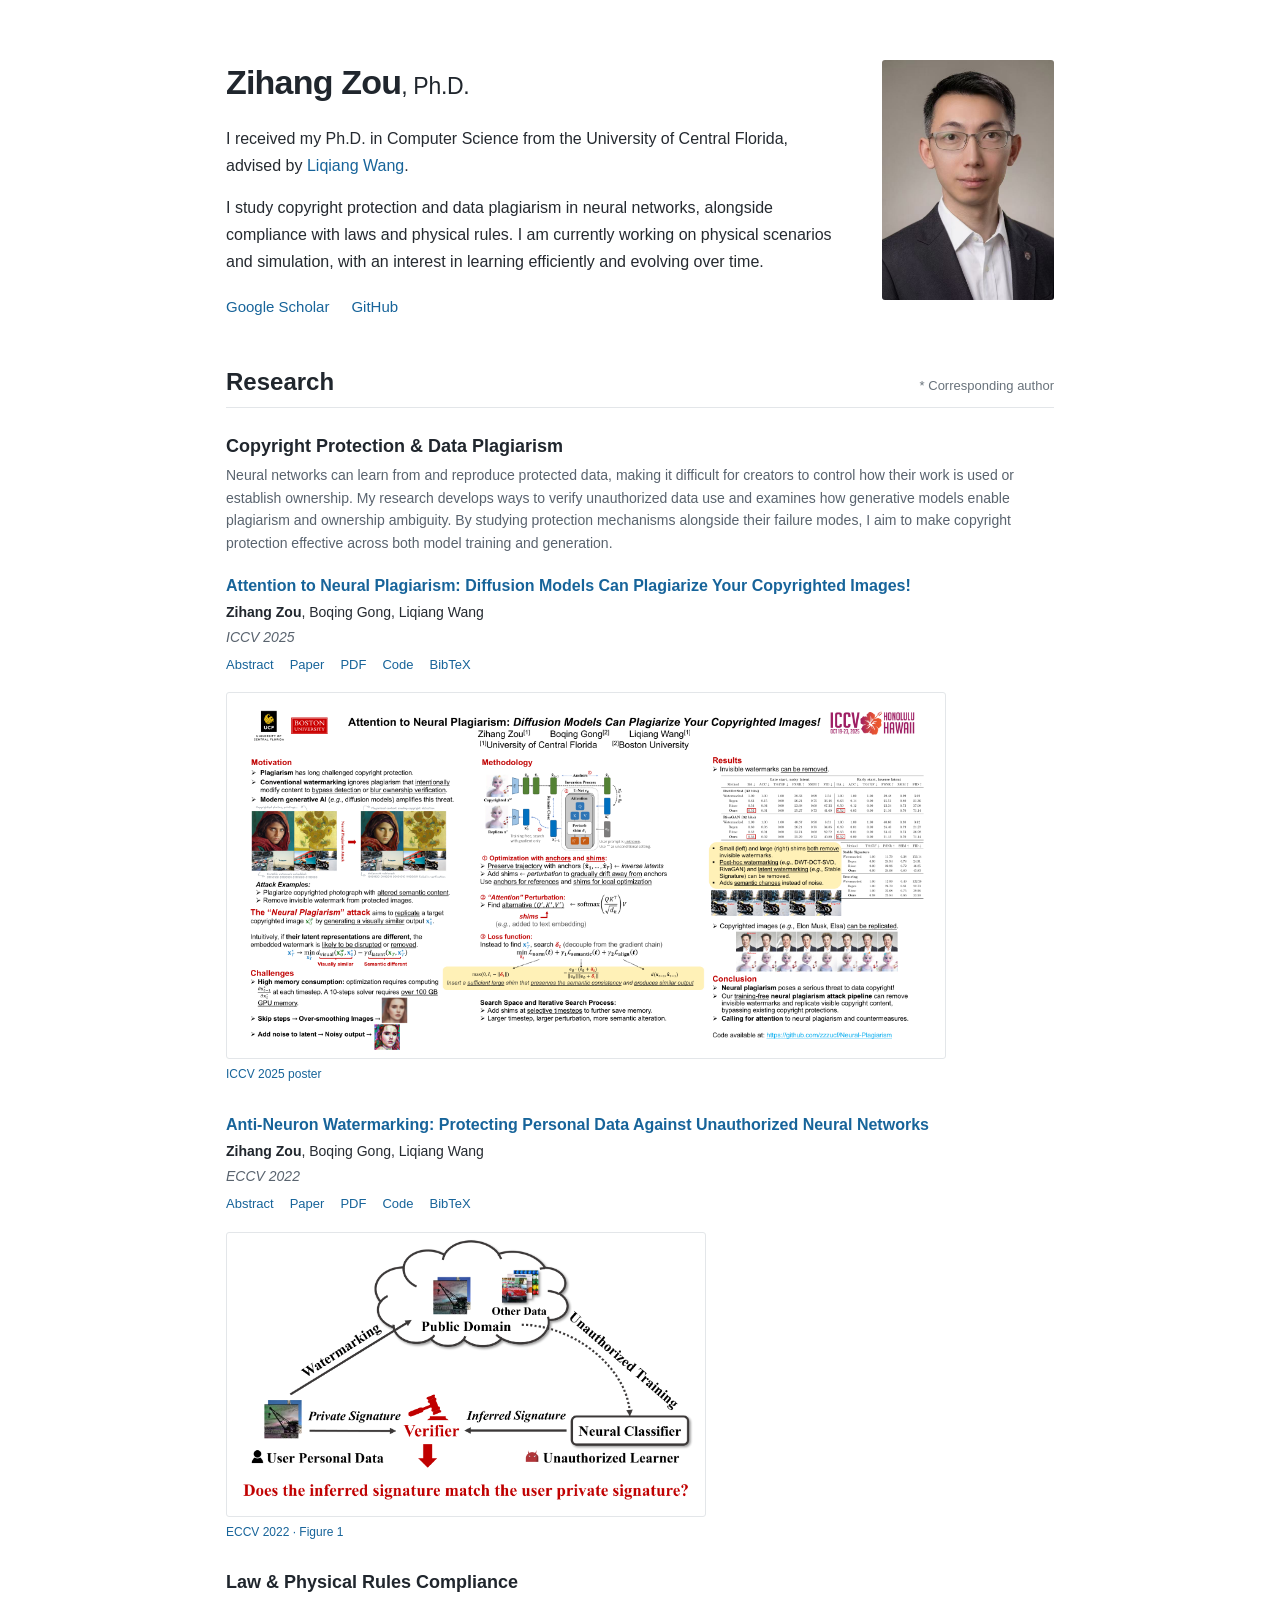
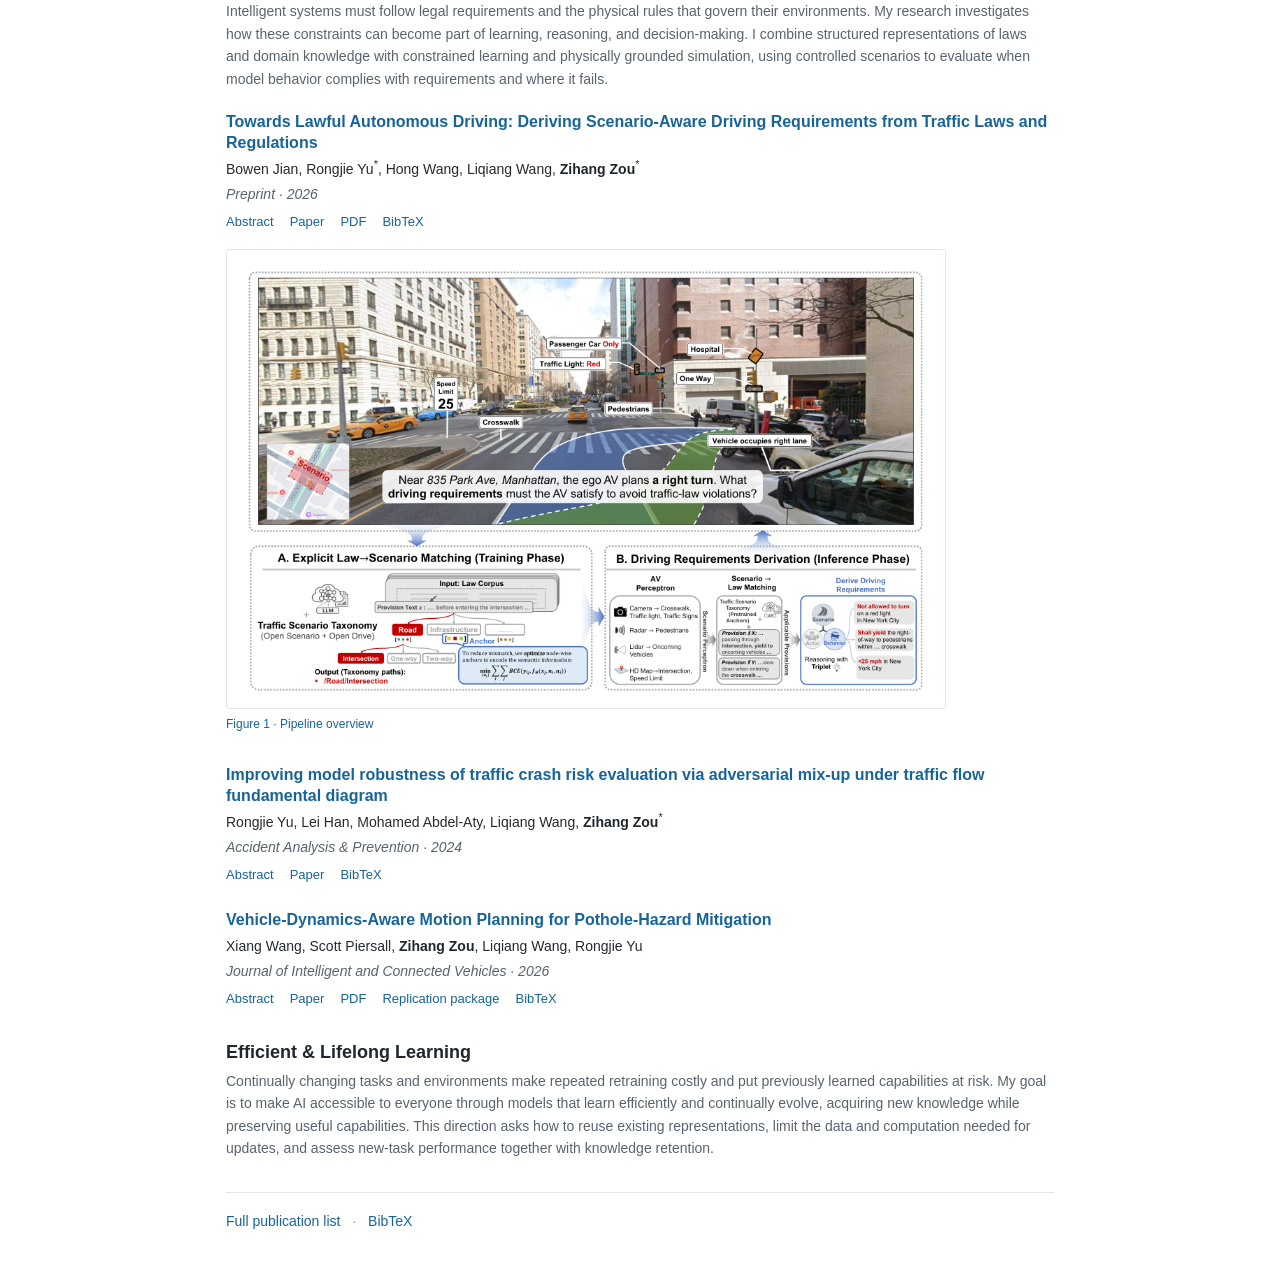
==== commit 782d06df: "State accessible AI for everyone as a research goal" ====
--- a/index.html
+++ b/index.html
@@ -22,13 +22,13 @@
 <link rel="alternate" type="application/json" href="/research.json" title="Research themes and publication relationships">
 <link rel="alternate" type="application/json" href="/research-focus.json" title="Current and future research focus">
 
-<script type="application/ld+json">{"@context": "https://schema.org", "@graph": [{"@type": "Person", "@id": "https://zihangzou.github.io/#person", "name": "Zihang Zou", "honorificSuffix": "Ph.D.", "url": "https://zihangzou.github.io/", "image": "https://zihangzou.github.io/assets/profile-photo.jpg", "sameAs": ["https://scholar.google.com/citations?user=GLuGAK0AAAAJ&hl=en", "https://github.com/zzzucf"], "knowsAbout": [{"@type": "Thing", "name": "Copyright Protection & Data Plagiarism", "description": "Neural networks can learn from and reproduce protected data, making it difficult for creators to control how their work is used or establish ownership. My research develops ways to verify unauthorized data use and examines how generative models enable plagiarism and ownership ambiguity. By studying protection mechanisms alongside their failure modes, I aim to make copyright protection effective across both model training and generation.", "url": "https://zihangzou.github.io/#copyright-protection-and-data-plagiarism"}, {"@type": "Thing", "name": "Law & Physical Rules Compliance", "description": "Intelligent systems must follow legal requirements and the physical rules that govern their environments. My research investigates how these constraints can become part of learning, reasoning, and decision-making. I combine structured representations of laws and domain knowledge with constrained learning and physically grounded simulation, using controlled scenarios to evaluate when model behavior complies with requirements and where it fails.", "url": "https://zihangzou.github.io/#law-and-physics-compliance"}, {"@type": "Thing", "name": "Efficient & Lifelong Learning", "description": "Continually changing tasks and environments make repeated retraining costly and put previously learned capabilities at risk. My goal is to build models that learn efficiently and continually evolve, acquiring new knowledge while preserving useful capabilities. This direction asks how to reuse existing representations, limit the data and computation needed for updates, and assess new-task performance together with knowledge retention.", "url": "https://zihangzou.github.io/#efficient-and-lifelong-learning"}]}, {"@type": "ProfilePage", "@id": "https://zihangzou.github.io/#profile", "url": "https://zihangzou.github.io/", "name": "Zihang Zou, Ph.D.", "mainEntity": {"@id": "https://zihangzou.github.io/#person"}}, {"@type": "ItemList", "@id": "https://zihangzou.github.io/#copyright-protection-and-data-plagiarism", "name": "Copyright Protection & Data Plagiarism", "description": "Neural networks can learn from and reproduce protected data, making it difficult for creators to control how their work is used or establish ownership. My research develops ways to verify unauthorized data use and examines how generative models enable plagiarism and ownership ambiguity. By studying protection mechanisms alongside their failure modes, I aim to make copyright protection effective across both model training and generation.", "itemListElement": [{"@type": "ListItem", "position": 1, "url": "https://zihangzou.github.io/papers/neural-plagiarism/", "name": "Attention to Neural Plagiarism: Diffusion Models Can Plagiarize Your Copyrighted Images!"}, {"@type": "ListItem", "position": 2, "url": "https://zihangzou.github.io/papers/anti-neuron-watermarking/", "name": "Anti-Neuron Watermarking: Protecting Personal Data Against Unauthorized Neural Networks"}]}, {"@type": "ItemList", "@id": "https://zihangzou.github.io/#law-and-physics-compliance", "name": "Law & Physical Rules Compliance", "description": "Intelligent systems must follow legal requirements and the physical rules that govern their environments. My research investigates how these constraints can become part of learning, reasoning, and decision-making. I combine structured representations of laws and domain knowledge with constrained learning and physically grounded simulation, using controlled scenarios to evaluate when model behavior complies with requirements and where it fails.", "itemListElement": [{"@type": "ListItem", "position": 1, "url": "https://zihangzou.github.io/papers/lawful-autonomous-driving/", "name": "Towards Lawful Autonomous Driving: Deriving Scenario-Aware Driving Requirements from Traffic Laws and Regulations"}, {"@type": "ListItem", "position": 2, "url": "https://zihangzou.github.io/papers/adversarial-mixup/", "name": "Improving model robustness of traffic crash risk evaluation via adversarial mix-up under traffic flow fundamental diagram"}, {"@type": "ListItem", "position": 3, "url": "https://zihangzou.github.io/papers/vehicle-dynamics-pothole-mitigation/", "name": "Vehicle-Dynamics-Aware Motion Planning for Pothole-Hazard Mitigation"}]}]}</script>
+<script type="application/ld+json">{"@context": "https://schema.org", "@graph": [{"@type": "Person", "@id": "https://zihangzou.github.io/#person", "name": "Zihang Zou", "honorificSuffix": "Ph.D.", "url": "https://zihangzou.github.io/", "image": "https://zihangzou.github.io/assets/profile-photo.jpg", "sameAs": ["https://scholar.google.com/citations?user=GLuGAK0AAAAJ&hl=en", "https://github.com/zzzucf"], "knowsAbout": [{"@type": "Thing", "name": "Copyright Protection & Data Plagiarism", "description": "Neural networks can learn from and reproduce protected data, making it difficult for creators to control how their work is used or establish ownership. My research develops ways to verify unauthorized data use and examines how generative models enable plagiarism and ownership ambiguity. By studying protection mechanisms alongside their failure modes, I aim to make copyright protection effective across both model training and generation.", "url": "https://zihangzou.github.io/#copyright-protection-and-data-plagiarism"}, {"@type": "Thing", "name": "Law & Physical Rules Compliance", "description": "Intelligent systems must follow legal requirements and the physical rules that govern their environments. My research investigates how these constraints can become part of learning, reasoning, and decision-making. I combine structured representations of laws and domain knowledge with constrained learning and physically grounded simulation, using controlled scenarios to evaluate when model behavior complies with requirements and where it fails.", "url": "https://zihangzou.github.io/#law-and-physics-compliance"}, {"@type": "Thing", "name": "Efficient & Lifelong Learning", "description": "Continually changing tasks and environments make repeated retraining costly and put previously learned capabilities at risk. My goal is to make AI accessible to everyone through models that learn efficiently and continually evolve, acquiring new knowledge while preserving useful capabilities. This direction asks how to reuse existing representations, limit the data and computation needed for updates, and assess new-task performance together with knowledge retention.", "url": "https://zihangzou.github.io/#efficient-and-lifelong-learning"}]}, {"@type": "ProfilePage", "@id": "https://zihangzou.github.io/#profile", "url": "https://zihangzou.github.io/", "name": "Zihang Zou, Ph.D.", "mainEntity": {"@id": "https://zihangzou.github.io/#person"}}, {"@type": "ItemList", "@id": "https://zihangzou.github.io/#copyright-protection-and-data-plagiarism", "name": "Copyright Protection & Data Plagiarism", "description": "Neural networks can learn from and reproduce protected data, making it difficult for creators to control how their work is used or establish ownership. My research develops ways to verify unauthorized data use and examines how generative models enable plagiarism and ownership ambiguity. By studying protection mechanisms alongside their failure modes, I aim to make copyright protection effective across both model training and generation.", "itemListElement": [{"@type": "ListItem", "position": 1, "url": "https://zihangzou.github.io/papers/neural-plagiarism/", "name": "Attention to Neural Plagiarism: Diffusion Models Can Plagiarize Your Copyrighted Images!"}, {"@type": "ListItem", "position": 2, "url": "https://zihangzou.github.io/papers/anti-neuron-watermarking/", "name": "Anti-Neuron Watermarking: Protecting Personal Data Against Unauthorized Neural Networks"}]}, {"@type": "ItemList", "@id": "https://zihangzou.github.io/#law-and-physics-compliance", "name": "Law & Physical Rules Compliance", "description": "Intelligent systems must follow legal requirements and the physical rules that govern their environments. My research investigates how these constraints can become part of learning, reasoning, and decision-making. I combine structured representations of laws and domain knowledge with constrained learning and physically grounded simulation, using controlled scenarios to evaluate when model behavior complies with requirements and where it fails.", "itemListElement": [{"@type": "ListItem", "position": 1, "url": "https://zihangzou.github.io/papers/lawful-autonomous-driving/", "name": "Towards Lawful Autonomous Driving: Deriving Scenario-Aware Driving Requirements from Traffic Laws and Regulations"}, {"@type": "ListItem", "position": 2, "url": "https://zihangzou.github.io/papers/adversarial-mixup/", "name": "Improving model robustness of traffic crash risk evaluation via adversarial mix-up under traffic flow fundamental diagram"}, {"@type": "ListItem", "position": 3, "url": "https://zihangzou.github.io/papers/vehicle-dynamics-pothole-mitigation/", "name": "Vehicle-Dynamics-Aware Motion Planning for Pothole-Hazard Mitigation"}]}]}</script>
 </head>
 <body>
 <a class="skip-link" href="#main">Skip to content</a>
 <div class="site-shell">
 <main id="main"><section class="profile" aria-labelledby="name"><div class="profile-copy"><h1 id="name">Zihang Zou<span class="degree">, Ph.D.</span></h1><p class="bio">I received my Ph.D. in Computer Science from the University of Central Florida, advised by <a href="https://www.cs.ucf.edu/~lwang/">Liqiang Wang</a>.</p><p>I study copyright protection and data plagiarism in neural networks, alongside compliance with laws and physical rules. I am currently working on physical scenarios and simulation, with an interest in learning efficiently and evolving over time.</p><nav class="contact-links" aria-label="Profiles"><a href="https://scholar.google.com/citations?user=GLuGAK0AAAAJ&amp;hl=en">Google Scholar</a><a href="https://github.com/zzzucf">GitHub</a></nav></div><figure class="profile-portrait"><img src="/assets/profile-photo.jpg" alt="Zihang Zou" width="678" height="946" fetchpriority="high" decoding="async"></figure></section>
-<section id="research" aria-labelledby="publications"><div class="section-heading"><h2 id="publications">Research</h2><p class="author-legend">* Corresponding author</p></div><section class="research-theme" id="copyright-protection-and-data-plagiarism" aria-labelledby="copyright-protection-and-data-plagiarism-heading"><h3 id="copyright-protection-and-data-plagiarism-heading">Copyright Protection &amp; Data Plagiarism</h3><p class="theme-description">Neural networks can learn from and reproduce protected data, making it difficult for creators to control how their work is used or establish ownership. My research develops ways to verify unauthorized data use and examines how generative models enable plagiarism and ownership ambiguity. By studying protection mechanisms alongside their failure modes, I aim to make copyright protection effective across both model training and generation.</p><article class="paper-row paper-illustrated"><div class="paper-copy"><h4><a href="/papers/neural-plagiarism/">Attention to Neural Plagiarism: Diffusion Models Can Plagiarize Your Copyrighted Images!</a></h4><p class="authors"><strong>Zihang Zou</strong>, Boqing Gong, Liqiang Wang</p><p class="venue">ICCV 2025</p><div class="resource-links"><a href="/papers/neural-plagiarism/">Abstract</a><a href="https://openaccess.thecvf.com/content/ICCV2025/html/Zou_Attention_to_Neural_Plagiarism_Diffusion_Models_Can_Plagiarize_Your_Copyrighted_ICCV_2025_paper.html">Paper</a><a href="https://openaccess.thecvf.com/content/ICCV2025/papers/Zou_Attention_to_Neural_Plagiarism_Diffusion_Models_Can_Plagiarize_Your_Copyrighted_ICCV_2025_paper.pdf">PDF</a><a href="https://github.com/zzzucf/Neural-Plagiarism">Code</a><a href="/papers/neural-plagiarism/citation.bib">BibTeX</a></div></div><figure class="paper-visual"><a href="/assets/neural-plagiarism-iccv2025-poster.png" aria-label="View full-size ICCV 2025 poster"><img src="/assets/neural-plagiarism-iccv2025-poster.png" alt="ICCV 2025 poster: Attention to Neural Plagiarism" width="4608" height="2304" loading="lazy" decoding="async"></a><figcaption><a href="/assets/neural-plagiarism-iccv2025-poster.png">ICCV 2025 poster</a></figcaption></figure></article><article class="paper-row paper-illustrated"><div class="paper-copy"><h4><a href="/papers/anti-neuron-watermarking/">Anti-Neuron Watermarking: Protecting Personal Data Against Unauthorized Neural Networks</a></h4><p class="authors"><strong>Zihang Zou</strong>, Boqing Gong, Liqiang Wang</p><p class="venue">ECCV 2022</p><div class="resource-links"><a href="/papers/anti-neuron-watermarking/">Abstract</a><a href="https://doi.org/10.1007/978-3-031-19778-9_26">Paper</a><a href="https://www.ecva.net/papers/eccv_2022/papers_ECCV/papers/136730449.pdf">PDF</a><a href="https://github.com/zzzucf/anti-neuron-watermarking">Code</a><a href="/papers/anti-neuron-watermarking/citation.bib">BibTeX</a></div></div><figure class="paper-visual"><a href="/assets/anti-neuron-watermarking-figure1.png" aria-label="View full-size ECCV 2022 · Figure 1"><img src="/assets/anti-neuron-watermarking-figure1.png" alt="Anti-Neuron Watermarking: personal image protection against unauthorized neural learners" width="3015" height="1755" loading="lazy" decoding="async"></a><figcaption><a href="/assets/anti-neuron-watermarking-figure1.png">ECCV 2022 · Figure 1</a></figcaption></figure></article></section><section class="research-theme" id="law-and-physics-compliance" aria-labelledby="law-and-physics-compliance-heading"><h3 id="law-and-physics-compliance-heading">Law &amp; Physical Rules Compliance</h3><p class="theme-description">Intelligent systems must follow legal requirements and the physical rules that govern their environments. My research investigates how these constraints can become part of learning, reasoning, and decision-making. I combine structured representations of laws and domain knowledge with constrained learning and physically grounded simulation, using controlled scenarios to evaluate when model behavior complies with requirements and where it fails.</p><article class="paper-row paper-illustrated"><div class="paper-copy"><h4><a href="/papers/lawful-autonomous-driving/">Towards Lawful Autonomous Driving: Deriving Scenario-Aware Driving Requirements from Traffic Laws and Regulations</a></h4><p class="authors">Bowen Jian, Rongjie Yu<sup>*</sup>, Hong Wang, Liqiang Wang, <strong>Zihang Zou</strong><sup>*</sup></p><p class="venue">Preprint · 2026</p><div class="resource-links"><a href="/papers/lawful-autonomous-driving/">Abstract</a><a href="https://arxiv.org/abs/2604.24562">Paper</a><a href="https://arxiv.org/pdf/2604.24562">PDF</a><a href="/papers/lawful-autonomous-driving/citation.bib">BibTeX</a></div></div><figure class="paper-visual"><a href="/assets/lawful-autonomous-driving-overview.png" aria-label="View full-size Figure 1 · Pipeline overview"><img src="/assets/lawful-autonomous-driving-overview.png" alt="Overview of the pipeline to derive driving requirements from traffic scenarios and laws" width="2020" height="1276" loading="lazy" decoding="async"></a><figcaption><a href="/assets/lawful-autonomous-driving-overview.png">Figure 1 · Pipeline overview</a></figcaption></figure></article><article class="paper-row"><div class="paper-copy"><h4><a href="/papers/adversarial-mixup/">Improving model robustness of traffic crash risk evaluation via adversarial mix-up under traffic flow fundamental diagram</a></h4><p class="authors">Rongjie Yu, Lei Han, Mohamed Abdel-Aty, Liqiang Wang, <strong>Zihang Zou</strong><sup>*</sup></p><p class="venue">Accident Analysis &amp; Prevention · 2024</p><div class="resource-links"><a href="/papers/adversarial-mixup/">Abstract</a><a href="https://doi.org/10.1016/j.aap.2023.107360">Paper</a><a href="/papers/adversarial-mixup/citation.bib">BibTeX</a></div></div></article><article class="paper-row"><div class="paper-copy"><h4><a href="/papers/vehicle-dynamics-pothole-mitigation/">Vehicle-Dynamics-Aware Motion Planning for Pothole-Hazard Mitigation</a></h4><p class="authors">Xiang Wang, Scott Piersall, <strong>Zihang Zou</strong>, Liqiang Wang, Rongjie Yu</p><p class="venue">Journal of Intelligent and Connected Vehicles · 2026</p><div class="resource-links"><a href="/papers/vehicle-dynamics-pothole-mitigation/">Abstract</a><a href="https://www.sciopen.com/article/10.26599/JICV.2026.9210098">Paper</a><a href="https://www.sciopen.com/local/article_pdf/10.26599/JICV.2026.9210098.pdf">PDF</a><a href="https://doi.org/10.26599/ETSD.2026.9190083">Replication package</a><a href="/papers/vehicle-dynamics-pothole-mitigation/citation.bib">BibTeX</a></div></div></article></section><section class="research-theme" id="efficient-and-lifelong-learning" aria-labelledby="efficient-and-lifelong-learning-heading"><h3 id="efficient-and-lifelong-learning-heading">Efficient &amp; Lifelong Learning</h3><p class="theme-description">Continually changing tasks and environments make repeated retraining costly and put previously learned capabilities at risk. My goal is to build models that learn efficiently and continually evolve, acquiring new knowledge while preserving useful capabilities. This direction asks how to reuse existing representations, limit the data and computation needed for updates, and assess new-task performance together with knowledge retention.</p></section><p class="complete-list"><a href="https://scholar.google.com/citations?user=GLuGAK0AAAAJ&amp;hl=en">Full publication list</a><span aria-hidden="true"> · </span><a href="/publications.bib">BibTeX</a></p></section></main>
+<section id="research" aria-labelledby="publications"><div class="section-heading"><h2 id="publications">Research</h2><p class="author-legend">* Corresponding author</p></div><section class="research-theme" id="copyright-protection-and-data-plagiarism" aria-labelledby="copyright-protection-and-data-plagiarism-heading"><h3 id="copyright-protection-and-data-plagiarism-heading">Copyright Protection &amp; Data Plagiarism</h3><p class="theme-description">Neural networks can learn from and reproduce protected data, making it difficult for creators to control how their work is used or establish ownership. My research develops ways to verify unauthorized data use and examines how generative models enable plagiarism and ownership ambiguity. By studying protection mechanisms alongside their failure modes, I aim to make copyright protection effective across both model training and generation.</p><article class="paper-row paper-illustrated"><div class="paper-copy"><h4><a href="/papers/neural-plagiarism/">Attention to Neural Plagiarism: Diffusion Models Can Plagiarize Your Copyrighted Images!</a></h4><p class="authors"><strong>Zihang Zou</strong>, Boqing Gong, Liqiang Wang</p><p class="venue">ICCV 2025</p><div class="resource-links"><a href="/papers/neural-plagiarism/">Abstract</a><a href="https://openaccess.thecvf.com/content/ICCV2025/html/Zou_Attention_to_Neural_Plagiarism_Diffusion_Models_Can_Plagiarize_Your_Copyrighted_ICCV_2025_paper.html">Paper</a><a href="https://openaccess.thecvf.com/content/ICCV2025/papers/Zou_Attention_to_Neural_Plagiarism_Diffusion_Models_Can_Plagiarize_Your_Copyrighted_ICCV_2025_paper.pdf">PDF</a><a href="https://github.com/zzzucf/Neural-Plagiarism">Code</a><a href="/papers/neural-plagiarism/citation.bib">BibTeX</a></div></div><figure class="paper-visual"><a href="/assets/neural-plagiarism-iccv2025-poster.png" aria-label="View full-size ICCV 2025 poster"><img src="/assets/neural-plagiarism-iccv2025-poster.png" alt="ICCV 2025 poster: Attention to Neural Plagiarism" width="4608" height="2304" loading="lazy" decoding="async"></a><figcaption><a href="/assets/neural-plagiarism-iccv2025-poster.png">ICCV 2025 poster</a></figcaption></figure></article><article class="paper-row paper-illustrated"><div class="paper-copy"><h4><a href="/papers/anti-neuron-watermarking/">Anti-Neuron Watermarking: Protecting Personal Data Against Unauthorized Neural Networks</a></h4><p class="authors"><strong>Zihang Zou</strong>, Boqing Gong, Liqiang Wang</p><p class="venue">ECCV 2022</p><div class="resource-links"><a href="/papers/anti-neuron-watermarking/">Abstract</a><a href="https://doi.org/10.1007/978-3-031-19778-9_26">Paper</a><a href="https://www.ecva.net/papers/eccv_2022/papers_ECCV/papers/136730449.pdf">PDF</a><a href="https://github.com/zzzucf/anti-neuron-watermarking">Code</a><a href="/papers/anti-neuron-watermarking/citation.bib">BibTeX</a></div></div><figure class="paper-visual"><a href="/assets/anti-neuron-watermarking-figure1.png" aria-label="View full-size ECCV 2022 · Figure 1"><img src="/assets/anti-neuron-watermarking-figure1.png" alt="Anti-Neuron Watermarking: personal image protection against unauthorized neural learners" width="3015" height="1755" loading="lazy" decoding="async"></a><figcaption><a href="/assets/anti-neuron-watermarking-figure1.png">ECCV 2022 · Figure 1</a></figcaption></figure></article></section><section class="research-theme" id="law-and-physics-compliance" aria-labelledby="law-and-physics-compliance-heading"><h3 id="law-and-physics-compliance-heading">Law &amp; Physical Rules Compliance</h3><p class="theme-description">Intelligent systems must follow legal requirements and the physical rules that govern their environments. My research investigates how these constraints can become part of learning, reasoning, and decision-making. I combine structured representations of laws and domain knowledge with constrained learning and physically grounded simulation, using controlled scenarios to evaluate when model behavior complies with requirements and where it fails.</p><article class="paper-row paper-illustrated"><div class="paper-copy"><h4><a href="/papers/lawful-autonomous-driving/">Towards Lawful Autonomous Driving: Deriving Scenario-Aware Driving Requirements from Traffic Laws and Regulations</a></h4><p class="authors">Bowen Jian, Rongjie Yu<sup>*</sup>, Hong Wang, Liqiang Wang, <strong>Zihang Zou</strong><sup>*</sup></p><p class="venue">Preprint · 2026</p><div class="resource-links"><a href="/papers/lawful-autonomous-driving/">Abstract</a><a href="https://arxiv.org/abs/2604.24562">Paper</a><a href="https://arxiv.org/pdf/2604.24562">PDF</a><a href="/papers/lawful-autonomous-driving/citation.bib">BibTeX</a></div></div><figure class="paper-visual"><a href="/assets/lawful-autonomous-driving-overview.png" aria-label="View full-size Figure 1 · Pipeline overview"><img src="/assets/lawful-autonomous-driving-overview.png" alt="Overview of the pipeline to derive driving requirements from traffic scenarios and laws" width="2020" height="1276" loading="lazy" decoding="async"></a><figcaption><a href="/assets/lawful-autonomous-driving-overview.png">Figure 1 · Pipeline overview</a></figcaption></figure></article><article class="paper-row"><div class="paper-copy"><h4><a href="/papers/adversarial-mixup/">Improving model robustness of traffic crash risk evaluation via adversarial mix-up under traffic flow fundamental diagram</a></h4><p class="authors">Rongjie Yu, Lei Han, Mohamed Abdel-Aty, Liqiang Wang, <strong>Zihang Zou</strong><sup>*</sup></p><p class="venue">Accident Analysis &amp; Prevention · 2024</p><div class="resource-links"><a href="/papers/adversarial-mixup/">Abstract</a><a href="https://doi.org/10.1016/j.aap.2023.107360">Paper</a><a href="/papers/adversarial-mixup/citation.bib">BibTeX</a></div></div></article><article class="paper-row"><div class="paper-copy"><h4><a href="/papers/vehicle-dynamics-pothole-mitigation/">Vehicle-Dynamics-Aware Motion Planning for Pothole-Hazard Mitigation</a></h4><p class="authors">Xiang Wang, Scott Piersall, <strong>Zihang Zou</strong>, Liqiang Wang, Rongjie Yu</p><p class="venue">Journal of Intelligent and Connected Vehicles · 2026</p><div class="resource-links"><a href="/papers/vehicle-dynamics-pothole-mitigation/">Abstract</a><a href="https://www.sciopen.com/article/10.26599/JICV.2026.9210098">Paper</a><a href="https://www.sciopen.com/local/article_pdf/10.26599/JICV.2026.9210098.pdf">PDF</a><a href="https://doi.org/10.26599/ETSD.2026.9190083">Replication package</a><a href="/papers/vehicle-dynamics-pothole-mitigation/citation.bib">BibTeX</a></div></div></article></section><section class="research-theme" id="efficient-and-lifelong-learning" aria-labelledby="efficient-and-lifelong-learning-heading"><h3 id="efficient-and-lifelong-learning-heading">Efficient &amp; Lifelong Learning</h3><p class="theme-description">Continually changing tasks and environments make repeated retraining costly and put previously learned capabilities at risk. My goal is to make AI accessible to everyone through models that learn efficiently and continually evolve, acquiring new knowledge while preserving useful capabilities. This direction asks how to reuse existing representations, limit the data and computation needed for updates, and assess new-task performance together with knowledge retention.</p></section><p class="complete-list"><a href="https://scholar.google.com/citations?user=GLuGAK0AAAAJ&amp;hl=en">Full publication list</a><span aria-hidden="true"> · </span><a href="/publications.bib">BibTeX</a></p></section></main>
 
 </div>
 </body>
